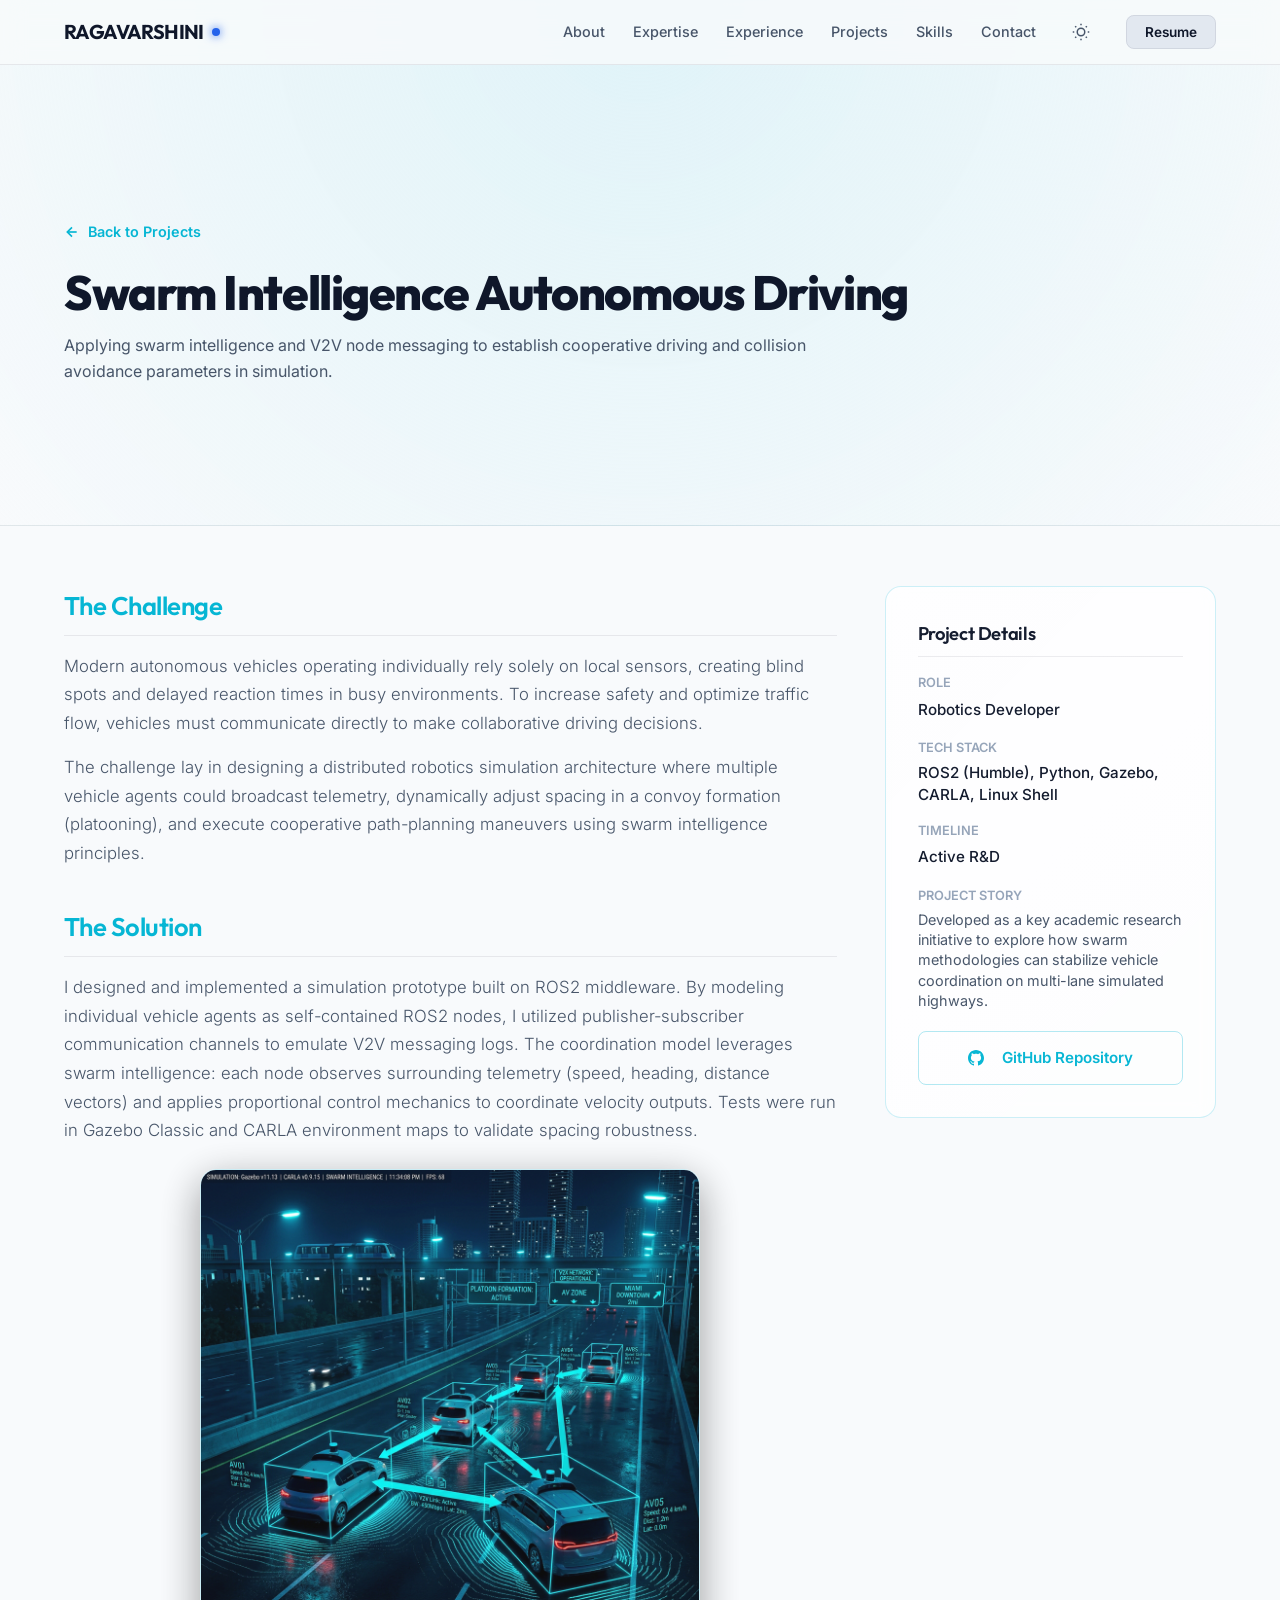
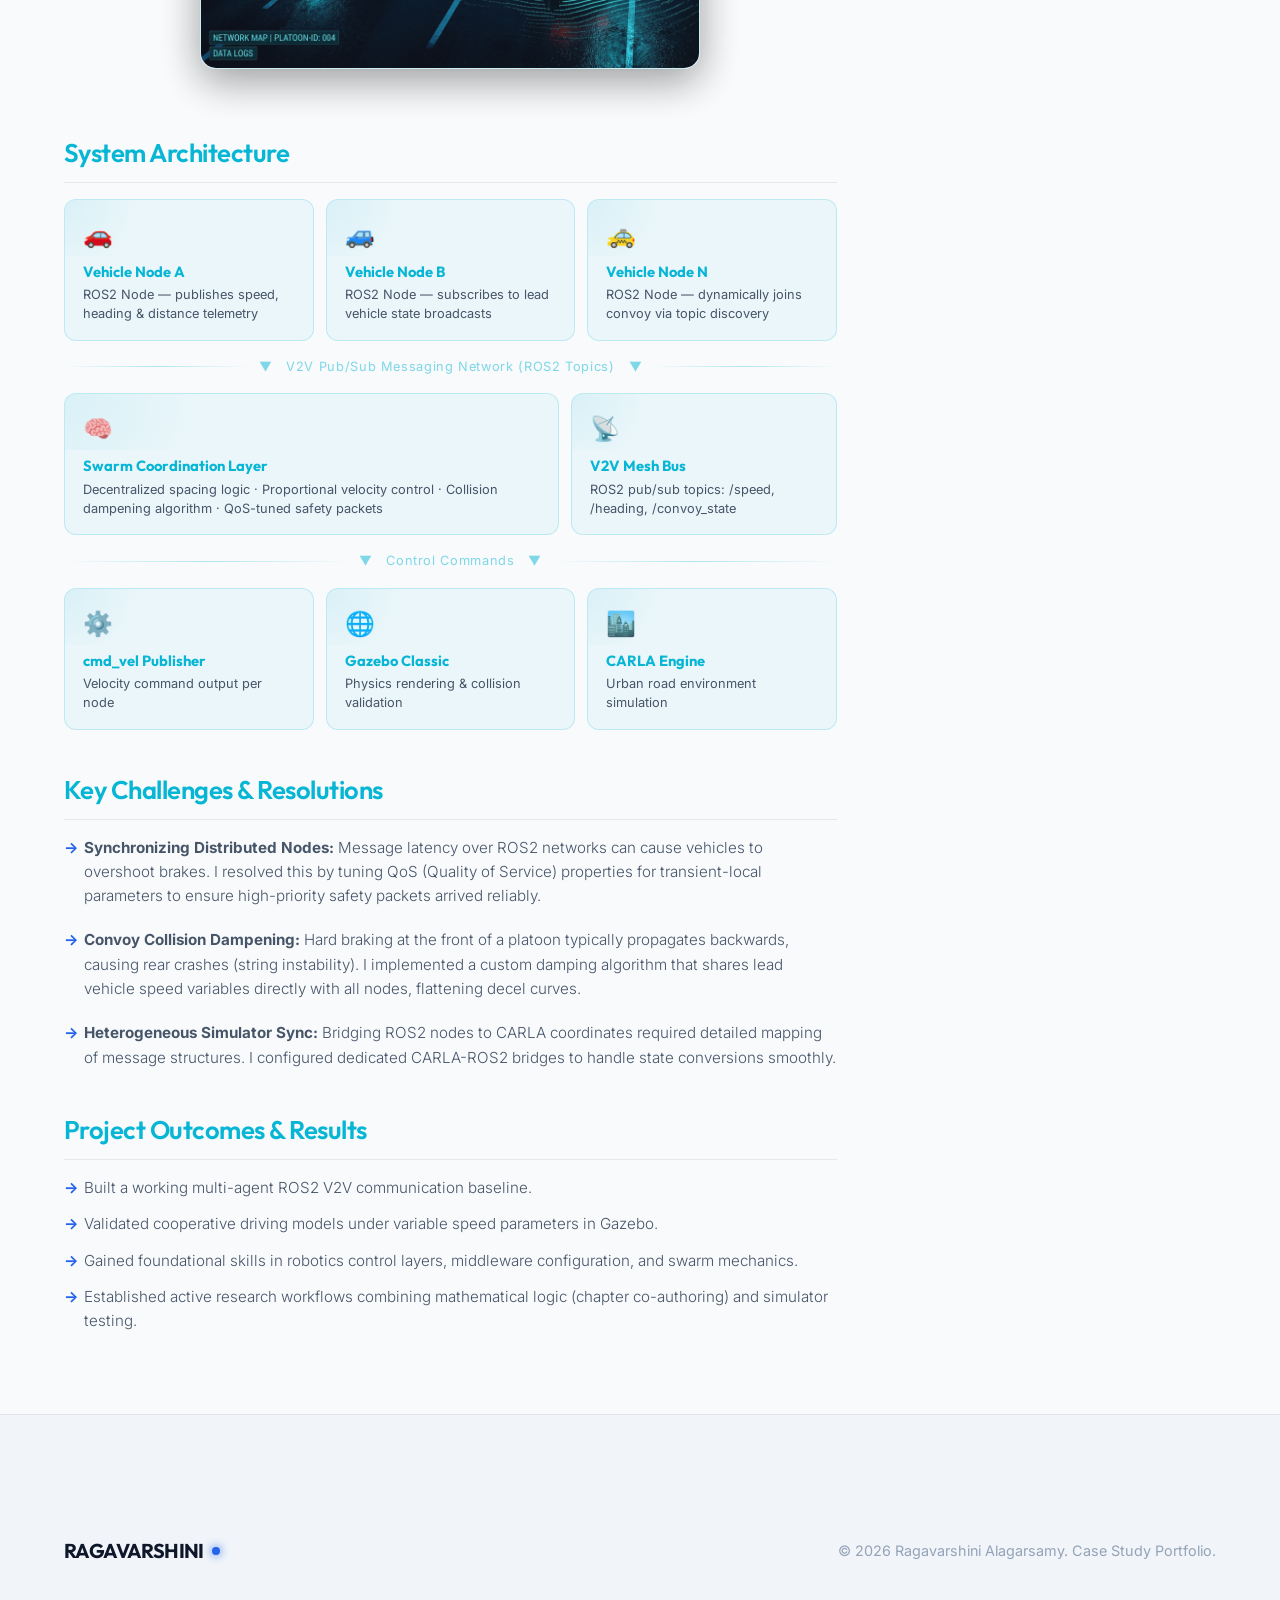
==== projects/autonomous-driving.html @ 2cd2aecd "First Portfolio" ====
<!DOCTYPE html>
<html lang="en">
<head>
  <meta charset="UTF-8">
  <meta name="viewport" content="width=device-width, initial-scale=1.0">
  <title>Case Study: Swarm Intelligence Autonomous Driving | Ragavarshini Alagarsamy</title>
  <script>
    (function() {
      const savedTheme = localStorage.getItem('theme');
      if (savedTheme === 'light' || (!savedTheme && window.matchMedia('(prefers-color-scheme: light)').matches)) {
        document.documentElement.setAttribute('data-theme', 'light');
      }
    })();
  </script>
  <link rel="stylesheet" href="../style.css">
</head>
<body>

  <!-- Floating Navigation Bar -->
  <nav class="navbar scrolled">
    <div class="nav-container">
      <a href="../index.html#home" class="logo">
        RAGAVARSHINI
        <span class="logo-dot"></span>
      </a>
      <ul class="nav-links">
        <li><a href="../index.html#about" class="nav-link">About</a></li>
        <li><a href="../index.html#expertise" class="nav-link">Expertise</a></li>
        <li><a href="../index.html#experience" class="nav-link">Experience</a></li>
        <li><a href="../index.html#projects" class="nav-link">Projects</a></li>
        <li><a href="../index.html#skills" class="nav-link">Skills</a></li>
        <li><a href="../index.html#contact" class="nav-link">Contact</a></li>
        <li>
          <button id="theme-toggle" class="theme-toggle" aria-label="Toggle Theme">
            <svg class="sun-icon" width="18" height="18" viewBox="0 0 24 24" fill="none" stroke="currentColor" stroke-width="2"><circle cx="12" cy="12" r="5"/><line x1="12" y1="1" x2="12" y2="3"/><line x1="12" y1="21" x2="12" y2="23"/><line x1="4.22" y1="4.22" x2="5.64" y2="5.64"/><line x1="18.36" y1="18.36" x2="19.78" y2="19.78"/><line x1="1" y1="12" x2="3" y2="12"/><line x1="21" y1="12" x2="23" y2="12"/><line x1="4.22" y1="19.78" x2="5.64" y2="18.36"/><line x1="18.36" y1="5.64" x2="19.78" y2="4.22"/></svg>
            <svg class="moon-icon" width="18" height="18" viewBox="0 0 24 24" fill="none" stroke="currentColor" stroke-width="2"><path d="M21 12.79A9 9 0 1 1 11.21 3 7 7 0 0 0 21 12.79z"/></svg>
          </button>
        </li>
        <li>
          <a href="https://drive.google.com/file/d/1JyU8rjU5d-P4Um3T7mbZVVyqzA4wh5zc/view?usp=drive_link" 
             target="_blank" rel="noopener noreferrer" class="nav-cta">Resume</a>
        </li>
      </ul>
    </div>
  </nav>

  <!-- Case Study Hero -->
  <section class="case-study-hero" style="background: radial-gradient(circle at top, rgba(6, 182, 212, 0.1) 0%, var(--bg-dark) 100%);">
    <div class="container">
      <a href="../index.html#projects" class="project-link" style="color:var(--color-cyan); font-weight:600; margin-bottom:24px; display:inline-flex; align-items:center; gap:8px;">
        <svg width="16" height="16" viewBox="0 0 24 24" fill="none" stroke="currentColor" stroke-width="2.5"><line x1="19" y1="12" x2="5" y2="12"/><polyline points="12 19 5 12 12 5"/></svg>
        Back to Projects
      </a>
      <h1 class="hero-title" style="font-size:3rem; margin-bottom:16px;">Swarm Intelligence Autonomous Driving</h1>
      <p class="hero-desc" style="margin-bottom:0; max-width:800px; color:var(--color-slate-light);">
        Applying swarm intelligence and V2V node messaging to establish cooperative driving and collision avoidance parameters in simulation.
      </p>
    </div>
  </section>

  <!-- Case Study Content Grid -->
  <section class="container" style="padding-top:60px;">
    <div class="case-study-grid">
      <!-- Main Content -->
      <div class="case-study-content">
        <!-- Overview / Problem -->
        <div>
          <h2 class="case-study-section-title robotics-theme">The Challenge</h2>
          <p class="case-study-text" style="margin-bottom:16px;">
            Modern autonomous vehicles operating individually rely solely on local sensors, creating blind spots and delayed reaction times in busy environments. To increase safety and optimize traffic flow, vehicles must communicate directly to make collaborative driving decisions.
          </p>
          <p class="case-study-text">
            The challenge lay in designing a distributed robotics simulation architecture where multiple vehicle agents could broadcast telemetry, dynamically adjust spacing in a convoy formation (platooning), and execute cooperative path-planning maneuvers using swarm intelligence principles.
          </p>
        </div>

        <!-- Solution -->
        <div>
          <h2 class="case-study-section-title robotics-theme">The Solution</h2>
          <p class="case-study-text" style="margin-bottom:24px;">
            I designed and implemented a simulation prototype built on ROS2 middleware. By modeling individual vehicle agents as self-contained ROS2 nodes, I utilized publisher-subscriber communication channels to emulate V2V messaging logs. The coordination model leverages swarm intelligence: each node observes surrounding telemetry (speed, heading, distance vectors) and applies proportional control mechanics to coordinate velocity outputs. Tests were run in Gazebo Classic and CARLA environment maps to validate spacing robustness.
          </p>
          <div style="margin-bottom:24px; display:flex; justify-content:center;">
            <img src="../assets/images/swarm_driving_mockup.png" alt="Swarm Driving Simulation Mockup" style="width:65%; max-width:500px; border-radius:var(--border-radius-md); border:1px solid rgba(6, 182, 212, 0.2); opacity:0.95; transition:var(--transition-smooth); box-shadow:0 12px 40px rgba(0,0,0,0.4);" onmouseover="this.style.opacity=1; this.style.transform='scale(1.02)'" onmouseout="this.style.opacity=0.95; this.style.transform='scale(1)'">
          </div>
        </div>

        <div>
          <h2 class="case-study-section-title robotics-theme">System Architecture</h2>
          <div class="arch-mesh">

            <!-- Row 1: Vehicle Nodes -->
            <div class="arch-mesh-row">
              <div class="arch-mesh-node">
                <span class="arch-mesh-icon">🚗</span>
                <div class="arch-mesh-title">Vehicle Node A</div>
                <div class="arch-mesh-desc">ROS2 Node — publishes speed, heading &amp; distance telemetry</div>
              </div>
              <div class="arch-mesh-node">
                <span class="arch-mesh-icon">🚙</span>
                <div class="arch-mesh-title">Vehicle Node B</div>
                <div class="arch-mesh-desc">ROS2 Node — subscribes to lead vehicle state broadcasts</div>
              </div>
              <div class="arch-mesh-node">
                <span class="arch-mesh-icon">🚕</span>
                <div class="arch-mesh-title">Vehicle Node N</div>
                <div class="arch-mesh-desc">ROS2 Node — dynamically joins convoy via topic discovery</div>
              </div>
            </div>

            <div class="arch-mesh-divider">▼ &nbsp; V2V Pub/Sub Messaging Network (ROS2 Topics) &nbsp; ▼</div>

            <!-- Row 2: Swarm Core -->
            <div class="arch-mesh-row">
              <div class="arch-mesh-node" style="flex:2;">
                <span class="arch-mesh-icon">🧠</span>
                <div class="arch-mesh-title">Swarm Coordination Layer</div>
                <div class="arch-mesh-desc">Decentralized spacing logic · Proportional velocity control · Collision dampening algorithm · QoS-tuned safety packets</div>
              </div>
              <div class="arch-mesh-node" style="flex:1;">
                <span class="arch-mesh-icon">📡</span>
                <div class="arch-mesh-title">V2V Mesh Bus</div>
                <div class="arch-mesh-desc">ROS2 pub/sub topics: /speed, /heading, /convoy_state</div>
              </div>
            </div>

            <div class="arch-mesh-divider">▼ &nbsp; Control Commands &nbsp; ▼</div>

            <!-- Row 3: Simulators -->
            <div class="arch-mesh-row">
              <div class="arch-mesh-node">
                <span class="arch-mesh-icon">⚙️</span>
                <div class="arch-mesh-title">cmd_vel Publisher</div>
                <div class="arch-mesh-desc">Velocity command output per node</div>
              </div>
              <div class="arch-mesh-node">
                <span class="arch-mesh-icon">🌐</span>
                <div class="arch-mesh-title">Gazebo Classic</div>
                <div class="arch-mesh-desc">Physics rendering &amp; collision validation</div>
              </div>
              <div class="arch-mesh-node">
                <span class="arch-mesh-icon">🏙️</span>
                <div class="arch-mesh-title">CARLA Engine</div>
                <div class="arch-mesh-desc">Urban road environment simulation</div>
              </div>
            </div>

          </div>
        </div>


        <!-- Challenges Faced -->
        <div>
          <h2 class="case-study-section-title robotics-theme">Key Challenges & Resolutions</h2>
          <ul class="timeline-bullets" style="gap:20px;">
            <li class="timeline-bullet">
              <strong>Synchronizing Distributed Nodes:</strong> Message latency over ROS2 networks can cause vehicles to overshoot brakes. I resolved this by tuning QoS (Quality of Service) properties for transient-local parameters to ensure high-priority safety packets arrived reliably.
            </li>
            <li class="timeline-bullet">
              <strong>Convoy Collision Dampening:</strong> Hard braking at the front of a platoon typically propagates backwards, causing rear crashes (string instability). I implemented a custom damping algorithm that shares lead vehicle speed variables directly with all nodes, flattening decel curves.
            </li>
            <li class="timeline-bullet">
              <strong>Heterogeneous Simulator Sync:</strong> Bridging ROS2 nodes to CARLA coordinates required detailed mapping of message structures. I configured dedicated CARLA-ROS2 bridges to handle state conversions smoothly.
            </li>
          </ul>
        </div>

        <!-- Outcomes -->
        <div>
          <h2 class="case-study-section-title robotics-theme">Project Outcomes & Results</h2>
          <ul class="timeline-bullets" style="gap:12px;">
            <li class="timeline-bullet">Built a working multi-agent ROS2 V2V communication baseline.</li>
            <li class="timeline-bullet">Validated cooperative driving models under variable speed parameters in Gazebo.</li>
            <li class="timeline-bullet">Gained foundational skills in robotics control layers, middleware configuration, and swarm mechanics.</li>
            <li class="timeline-bullet">Established active research workflows combining mathematical logic (chapter co-authoring) and simulator testing.</li>
          </ul>
        </div>
      </div>

      <!-- Sidebar -->
      <div class="case-study-sidebar">
        <div class="glass-card" style="border-color: rgba(6, 182, 212, 0.2);">
          <h4 style="font-family:'Outfit'; font-size:1.15rem; margin-bottom:16px; border-bottom:1px solid var(--glass-border); padding-bottom:8px;">Project Details</h4>
          
          <div style="margin-bottom:16px;">
            <p style="font-size:0.8rem; text-transform:uppercase; color:var(--color-text-muted); font-weight:600; margin-bottom:4px;">Role</p>
            <p style="font-size:0.95rem; font-weight:500;">Robotics Developer</p>
          </div>

          <div style="margin-bottom:16px;">
            <p style="font-size:0.8rem; text-transform:uppercase; color:var(--color-text-muted); font-weight:600; margin-bottom:4px;">Tech Stack</p>
            <p style="font-size:0.95rem; font-weight:500; line-height:1.4;">ROS2 (Humble), Python, Gazebo, CARLA, Linux Shell</p>
          </div>

          <div style="margin-bottom:16px;">
            <p style="font-size:0.8rem; text-transform:uppercase; color:var(--color-text-muted); font-weight:600; margin-bottom:4px;">Timeline</p>
            <p style="font-size:0.95rem; font-weight:500;">Active R&D</p>
          </div>

          <div style="margin-bottom:20px;">
            <p style="font-size:0.8rem; text-transform:uppercase; color:var(--color-text-muted); font-weight:600; margin-bottom:4px;">Project Story</p>
            <p style="font-size:0.9rem; color:var(--color-text-secondary); line-height:1.4;">Developed as a key academic research initiative to explore how swarm methodologies can stabilize vehicle coordination on multi-lane simulated highways.</p>
          </div>

          <a href="https://github.com/ragavarshini3/Swarm-Intelligence-Driving" target="_blank" rel="noopener noreferrer" class="btn btn-accent" style="width:100%;">
            <svg width="16" height="16" fill="currentColor" viewBox="0 0 24 24" style="margin-right:8px;"><path d="M12 0c-6.626 0-12 5.373-12 12 0 5.302 3.438 9.8 8.207 11.387.599.111.793-.261.793-.577v-2.234c-3.338.726-4.033-1.416-4.033-1.416-.546-1.387-1.333-1.756-1.333-1.756-1.089-.745.083-.729.083-.729 1.205.084 1.839 1.237 1.839 1.237 1.07 1.834 2.807 1.304 3.492.997.107-.775.418-1.305.762-1.604-2.665-.305-5.467-1.334-5.467-5.931 0-1.311.469-2.381 1.236-3.221-.124-.303-.535-1.524.117-3.176 0 0 1.008-.322 3.301 1.23.957-.266 1.983-.399 3.003-.404 1.02.005 2.047.138 3.006.404 2.291-1.552 3.297-1.23 3.297-1.23.653 1.653.242 2.874.118 3.176.77.84 1.235 1.911 1.235 3.221 0 4.609-2.807 5.624-5.479 5.921.43.372.823 1.102.823 2.222v3.293c0 .319.192.694.801.576 4.765-1.589 8.199-6.086 8.199-11.386 0-6.627-5.373-12-12-12z"/></svg>
            GitHub Repository
          </a>
        </div>
      </div>
    </div>
  </section>

  <!-- Footer -->
  <footer class="footer">
    <div class="container footer-container">
      <div class="logo">
        RAGAVARSHINI
        <span class="logo-dot"></span>
      </div>
      <p class="footer-copy">
        &copy; 2026 Ragavarshini Alagarsamy. Case Study Portfolio.
      </p>
    </div>
  </footer>

  <script>
    // Keep scrolled class on detail pages
    window.addEventListener('scroll', () => {
      const navbar = document.querySelector('.navbar');
      navbar.classList.add('scrolled');
    });

    // Theme toggle handler for detail pages
    document.addEventListener('DOMContentLoaded', () => {
      const toggleBtn = document.getElementById('theme-toggle');
      if (!toggleBtn) return;
      
      toggleBtn.addEventListener('click', () => {
        const isLight = document.documentElement.getAttribute('data-theme') === 'light';
        if (isLight) {
          document.documentElement.removeAttribute('data-theme');
          localStorage.setItem('theme', 'dark');
        } else {
          document.documentElement.setAttribute('data-theme', 'light');
          localStorage.setItem('theme', 'light');
        }
      });
    });
  </script>
</body>
</html>
---- style.css ----
/* 
  Ragavarshini Alagarsamy — Personal Brand Portfolio Stylesheet
  Premium Dark Theme, Apple/Stripe/Linear-inspired Design System
*/

@import url('https://fonts.googleapis.com/css2?family=Inter:wght@300;400;500;600;700&family=Outfit:wght@300;400;500;600;700;800&display=swap');

:root {
  /* Colors */
  --bg-dark: #07080a;
  --bg-darker: #040507;
  --color-navy: #0e1626;
  --color-navy-dark: #080d16;
  --color-slate-gray: #64748b;
  --color-slate-light: #94a3b8;
  --color-slate-hover: #cbd5e1;
  --color-accent: #3b82f6; /* Electric Blue */
  --color-accent-hover: #2563eb;
  --color-accent-rgb: 59, 130, 246;
  --color-cyan: #06b6d4; /* Robotics Cyan */
  --color-cyan-rgb: 6, 182, 212;
  --color-text-primary: #f8fafc;
  --color-text-secondary: #94a3b8;
  --color-text-muted: #475569;
  
  /* Layout Grid / Spacing */
  --border-radius-sm: 8px;
  --border-radius-md: 16px;
  --border-radius-lg: 24px;
  --glass-bg: rgba(14, 20, 32, 0.45);
  --glass-border: rgba(255, 255, 255, 0.08);
  --glass-border-focus: rgba(59, 130, 246, 0.3);
  --transition-smooth: all 0.4s cubic-bezier(0.16, 1, 0.3, 1);
  --transition-bounce: all 0.5s cubic-bezier(0.34, 1.56, 0.64, 1);
  
  --max-width: 1200px;
}

/* Light Mode Variables Override */
[data-theme="light"] {
  --bg-dark: #f8fafc;
  --bg-darker: #f1f5f9;
  --color-navy: #e2e8f0;
  --color-navy-dark: #cbd5e1;
  --color-slate-gray: #64748b;
  --color-slate-light: #475569;
  --color-slate-hover: #1e293b;
  --color-accent: #2563eb; /* electric blue darkened slightly for readability */
  --color-accent-hover: #1d4ed8;
  --color-text-primary: #0f172a;
  --color-text-secondary: #475569;
  --color-text-muted: #94a3b8;
  
  --glass-bg: rgba(255, 255, 255, 0.75);
  --glass-border: rgba(15, 23, 42, 0.08);
  --glass-border-focus: rgba(37, 99, 235, 0.3);
}

/* Specific Light Mode Element Adjustments */
[data-theme="light"] .text-gradient {
  background: linear-gradient(135deg, #0f172a 30%, var(--color-slate-light) 70%, var(--color-accent) 100%);
  -webkit-background-clip: text;
  -webkit-text-fill-color: transparent;
}

[data-theme="light"] .navbar.scrolled {
  background: rgba(248, 250, 252, 0.8);
  border-bottom: 1px solid rgba(15, 23, 42, 0.08);
}

[data-theme="light"] .floating-card {
  background: rgba(255, 255, 255, 0.85);
  border-color: rgba(15, 23, 42, 0.08);
  box-shadow: 0 10px 25px rgba(15, 23, 42, 0.1);
}

[data-theme="light"] .hero {
  background: radial-gradient(circle at 50% 50%, rgba(226, 232, 240, 0.5) 0%, #f8fafc 100%);
}

[data-theme="light"] .hero-glass-overlay {
  background: linear-gradient(180deg, rgba(248, 250, 252, 0) 65%, rgba(248, 250, 252, 0.45) 100%);
}

[data-theme="light"] .glass-card:hover {
  border-color: rgba(37, 99, 235, 0.25);
  box-shadow: 0 10px 30px rgba(15, 23, 42, 0.06);
}

[data-theme="light"] .language-tag {
  background: rgba(15, 23, 42, 0.03);
}

[data-theme="light"] .language-tag.active {
  background: rgba(37, 99, 235, 0.08);
}

[data-theme="light"] .career-vision {
  background: radial-gradient(ellipse at bottom, #e2e8f0 0%, #f1f5f9 100%);
  border-color: rgba(15, 23, 42, 0.08);
}

[data-theme="light"] .btn-secondary {
  background: rgba(15, 23, 42, 0.03);
  color: var(--color-text-primary);
  border-color: rgba(15, 23, 42, 0.08);
}

[data-theme="light"] .btn-secondary:hover {
  background: rgba(15, 23, 42, 0.06);
  border-color: rgba(15, 23, 42, 0.15);
}

[data-theme="light"] .architecture-box {
  background: rgba(15, 23, 42, 0.02);
  border-color: rgba(15, 23, 42, 0.05);
}

[data-theme="light"] .arch-step {
  background: rgba(255, 255, 255, 0.6);
  border-color: rgba(15, 23, 42, 0.04);
}

[data-theme="light"] .timeline::before {
  background: linear-gradient(180deg, var(--color-accent), var(--color-navy), transparent);
}

[data-theme="light"] .timeline-dot {
  background: #f8fafc;
}

[data-theme="light"] .publications-card {
  background: linear-gradient(135deg, rgba(226, 232, 240, 0.6) 0%, rgba(248, 250, 252, 0.8) 100%);
}

[data-theme="light"] .pub-visual {
  background: radial-gradient(circle, rgba(37, 99, 235, 0.05) 0%, transparent 80%);
}

[data-theme="light"] .pub-meta-tag {
  background: rgba(37, 99, 235, 0.05);
  border-color: rgba(37, 99, 235, 0.15);
}

[data-theme="light"] .pub-meta-isbn {
  background: rgba(15, 23, 42, 0.03);
  border-color: rgba(15, 23, 42, 0.08);
}

[data-theme="light"] .project-tech-tag {
  background: rgba(15, 23, 42, 0.03);
  border-color: rgba(15, 23, 42, 0.06);
}

[data-theme="light"] .project-card-image {
  background: #cbd5e1;
}

[data-theme="light"] .lab-telemetry {
  background: #0f172a; /* Keep terminal dark for authentic feel */
}

[data-theme="light"] .lab-telemetry-lines {
  color: #94a3b8;
}

[data-theme="light"] .lab-tech-pill {
  background: rgba(15, 23, 42, 0.03);
  border-color: rgba(15, 23, 42, 0.06);
}

[data-theme="light"] .skills-category-title {
  border-bottom: 2px solid rgba(15, 23, 42, 0.08);
}

[data-theme="light"] .skill-pill {
  background: rgba(15, 23, 42, 0.03);
  border-color: rgba(15, 23, 42, 0.06);
}

[data-theme="light"] .cert-badge {
  background: rgba(37, 99, 235, 0.05);
  border-color: rgba(37, 99, 235, 0.15);
}

[data-theme="light"] .cert-issuer {
  color: var(--color-slate-light);
}

[data-theme="light"] .repo-card {
  background: rgba(255, 255, 255, 0.6);
  border-color: rgba(15, 23, 42, 0.08);
}

[data-theme="light"] .testimonial-text {
  color: var(--color-text-primary);
}

[data-theme="light"] .input-field {
  background: rgba(15, 23, 42, 0.02);
  border-color: rgba(15, 23, 42, 0.08);
  color: var(--color-text-primary);
}

[data-theme="light"] .input-field:focus {
  background: #fff;
  border-color: var(--color-accent);
}

/* Theme Toggle Button */
.theme-toggle {
  background: none;
  border: none;
  cursor: pointer;
  color: var(--color-text-secondary);
  display: inline-flex;
  align-items: center;
  justify-content: center;
  padding: 8px;
  border-radius: 50%;
  transition: var(--transition-smooth);
}

.theme-toggle:hover {
  color: var(--color-text-primary);
  background: rgba(255, 255, 255, 0.05);
}

[data-theme="light"] .theme-toggle:hover {
  background: rgba(15, 23, 42, 0.05);
}

[data-theme="light"] .sun-icon {
  display: none;
}
[data-theme="light"] .moon-icon {
  display: block;
}

body:not([data-theme="light"]) .sun-icon {
  display: block;
}
body:not([data-theme="light"]) .moon-icon {
  display: none;
}

/* Core Settings & Reset */
* {
  box-sizing: border-box;
  margin: 0;
  padding: 0;
  scrollbar-width: thin;
  scrollbar-color: var(--color-text-muted) var(--bg-dark);
}

html {
  scroll-behavior: smooth;
  font-size: 16px;
  background-color: var(--bg-dark);
}

body {
  font-family: 'Inter', sans-serif;
  color: var(--color-text-primary);
  background-color: var(--bg-dark);
  line-height: 1.6;
  overflow-x: hidden;
  -webkit-font-smoothing: antialiased;
}

h1, h2, h3, h4, h5, h6 {
  font-family: 'Outfit', sans-serif;
  font-weight: 600;
  letter-spacing: -0.02em;
  color: var(--color-text-primary);
}

a {
  color: inherit;
  text-decoration: none;
  transition: var(--transition-smooth);
}

ul {
  list-style: none;
}

button, input, textarea {
  font-family: inherit;
}

/* Custom Selection */
::selection {
  background: rgba(59, 130, 246, 0.3);
  color: #fff;
}

/* Custom Scrollbar */
::-webkit-scrollbar {
  width: 8px;
  height: 8px;
}
::-webkit-scrollbar-track {
  background: var(--bg-darker);
}
::-webkit-scrollbar-thumb {
  background: var(--color-text-muted);
  border-radius: 4px;
}
::-webkit-scrollbar-thumb:hover {
  background: var(--color-slate-gray);
}

/* Typography Helpers */
.text-gradient {
  background: linear-gradient(135deg, #fff 30%, var(--color-slate-light) 70%, var(--color-accent) 100%);
  -webkit-background-clip: text;
  -webkit-text-fill-color: transparent;
}

.text-gradient-accent {
  background: linear-gradient(135deg, var(--color-accent) 0%, var(--color-cyan) 100%);
  -webkit-background-clip: text;
  -webkit-text-fill-color: transparent;
}

/* Layout Containers */
.container {
  width: 90%;
  max-width: var(--max-width);
  margin: 0 auto;
  padding: 80px 0;
}

.section-header {
  margin-bottom: 60px;
  max-width: 700px;
}

.section-tag {
  font-family: 'Outfit', sans-serif;
  font-size: 0.85rem;
  text-transform: uppercase;
  letter-spacing: 0.15em;
  color: var(--color-accent);
  font-weight: 700;
  margin-bottom: 12px;
  display: inline-block;
}

.section-title {
  font-size: 2.5rem;
  font-weight: 700;
  line-height: 1.2;
  margin-bottom: 16px;
}

.section-desc {
  color: var(--color-text-secondary);
  font-size: 1.1rem;
}

/* Floating Glassmorphic Navigation Bar */
.navbar {
  position: fixed;
  top: 0;
  left: 0;
  width: 100%;
  height: 70px;
  z-index: 1000;
  transition: var(--transition-smooth);
  border-bottom: 1px solid transparent;
}

.navbar.scrolled {
  background: rgba(7, 8, 10, 0.7);
  backdrop-filter: blur(12px);
  -webkit-backdrop-filter: blur(12px);
  border-bottom: 1px solid var(--glass-border);
  height: 65px;
}

.navbar .nav-container {
  width: 90%;
  max-width: var(--max-width);
  height: 100%;
  margin: 0 auto;
  display: flex;
  justify-content: space-between;
  align-items: center;
}

.logo {
  font-family: 'Outfit', sans-serif;
  font-size: 1.25rem;
  font-weight: 700;
  letter-spacing: -0.03em;
  display: flex;
  align-items: center;
  gap: 8px;
}

.logo-dot {
  width: 8px;
  height: 8px;
  background-color: var(--color-accent);
  border-radius: 50%;
  box-shadow: 0 0 10px var(--color-accent);
}

.nav-links {
  display: flex;
  align-items: center;
  gap: 28px;
}

.nav-link {
  font-size: 0.9rem;
  font-weight: 500;
  color: var(--color-text-secondary);
  position: relative;
  padding: 8px 0;
}

.nav-link:hover, .nav-link.active {
  color: var(--color-text-primary);
}

.nav-link::after {
  content: '';
  position: absolute;
  bottom: 0;
  left: 0;
  width: 0;
  height: 2px;
  background: linear-gradient(90deg, var(--color-accent), var(--color-cyan));
  transition: var(--transition-smooth);
}

.nav-link.active::after, .nav-link:hover::after {
  width: 100%;
}

.nav-cta {
  background: var(--color-navy);
  border: 1px solid var(--glass-border);
  padding: 8px 18px;
  border-radius: var(--border-radius-sm);
  font-size: 0.85rem;
  font-weight: 600;
  transition: var(--transition-smooth);
}

.nav-cta:hover {
  background: var(--color-accent);
  border-color: var(--color-accent);
  box-shadow: 0 0 15px rgba(59, 130, 246, 0.4);
}

/* Mobile Hamburger Menu */
.hamburger {
  display: none;
  cursor: pointer;
  background: none;
  border: none;
  padding: 8px;
}

.hamburger span {
  display: block;
  width: 24px;
  height: 2px;
  background: var(--color-text-primary);
  margin: 5px 0;
  transition: var(--transition-smooth);
}

/* Glassmorphism General Card */
.glass-card {
  background: var(--glass-bg);
  border: 1px solid var(--glass-border);
  border-radius: var(--border-radius-md);
  padding: 32px;
  backdrop-filter: blur(10px);
  -webkit-backdrop-filter: blur(10px);
  transition: var(--transition-smooth);
  position: relative;
  overflow: hidden;
}

.glass-card::before {
  content: '';
  position: absolute;
  top: 0;
  left: 0;
  width: 100%;
  height: 100%;
  background: linear-gradient(135deg, rgba(255, 255, 255, 0.03) 0%, rgba(255, 255, 255, 0) 100%);
  pointer-events: none;
  z-index: 1;
}

.glass-card:hover {
  transform: translateY(-5px);
  border-color: rgba(255, 255, 255, 0.15);
  box-shadow: 0 10px 30px rgba(0, 0, 0, 0.3);
}

/* Interactive Canvas Background in Hero */
#hero-canvas {
  position: absolute;
  top: 0;
  left: 0;
  width: 100%;
  height: 100%;
  z-index: 0;
  pointer-events: none;
  opacity: 0.75;
}

/* Hero Section */
.hero {
  position: relative;
  min-height: 100vh;
  display: flex;
  align-items: center;
  padding-top: 80px;
  overflow: hidden;
  background: radial-gradient(circle at 50% 50%, rgba(14, 22, 38, 0.5) 0%, var(--bg-dark) 100%);
}

.hero .container {
  position: relative;
  z-index: 2;
  width: 90%;
  max-width: var(--max-width);
  margin: 0 auto;
}

.hero-grid {
  display: grid;
  grid-template-columns: 1.1fr 0.9fr;
  gap: 64px;
  align-items: center;
}

.hero-image-container {
  display: flex;
  justify-content: center;
  align-items: center;
  position: relative;
}

.hero-photo-wrapper {
  position: relative;
  width: 100%;
  max-width: 320px; /* Slim and elegant width */
  aspect-ratio: 1 / 1.6; /* Tall portrait aspect ratio to increase length */
  transition: var(--transition-bounce);
  z-index: 1;
}

.hero-photo-wrapper:hover {
  transform: translateY(-6px) scale(1.01);
}

.hero-photo-inner {
  width: 100%;
  height: 100%;
  border-radius: 28px;
  overflow: hidden;
  position: relative;
  z-index: 1;
  background-color: #050608; /* Blends perfectly with image background */
  box-shadow: 
    0 20px 40px rgba(0, 0, 0, 0.45),
    inset 0 0 0 1px var(--glass-border);
}

.hero-photo {
  width: 100%;
  height: 100%;
  object-fit: cover;
  display: block;
  transform: scale(1.15); /* Zoomed out to 1.15 to show more of the pose and blazer */
  transition: transform 0.5s cubic-bezier(0.16, 1, 0.3, 1);
}

.hero-photo-wrapper:hover .hero-photo {
  transform: scale(1.20); /* Subtle extra zoom on hover */
}

.hero-glass-overlay {
  position: absolute;
  top: 0;
  left: 0;
  width: 100%;
  height: 100%;
  border-radius: 28px;
  background: linear-gradient(180deg, rgba(7, 8, 10, 0) 65%, rgba(7, 8, 10, 0.45) 100%);
  pointer-events: none;
  z-index: 2;
}

/* Floating Expertise Cards */
.floating-card {
  position: absolute;
  display: flex;
  align-items: center;
  gap: 12px;
  background: rgba(10, 15, 26, 0.8);
  backdrop-filter: blur(16px);
  -webkit-backdrop-filter: blur(16px);
  border: 1px solid rgba(255, 255, 255, 0.08);
  border-radius: 18px;
  padding: 12px 18px;
  box-shadow: 0 12px 30px rgba(0, 0, 0, 0.4);
  z-index: 10;
  transition: var(--transition-smooth);
}

.floating-card:hover {
  background: rgba(14, 22, 38, 0.95);
  border-color: rgba(59, 130, 246, 0.4);
  transform: translateY(-4px) scale(1.04);
  box-shadow: 0 15px 35px rgba(0, 0, 0, 0.5);
}

.fc-icon {
  font-size: 1.35rem;
}

.fc-content {
  display: flex;
  flex-direction: column;
  line-height: 1.3;
}

.fc-title {
  font-family: 'Outfit', sans-serif;
  font-weight: 700;
  font-size: 0.85rem;
  color: var(--color-text-primary);
}

.fc-desc {
  font-size: 0.75rem;
  color: var(--color-slate-light);
  margin-top: 1px;
  white-space: nowrap;
}

@keyframes float-card-y-1 {
  0%, 100% { transform: translateY(0); }
  50% { transform: translateY(-6px); }
}

@keyframes float-card-y-2 {
  0%, 100% { transform: translateY(0); }
  50% { transform: translateY(-9px); }
}

@keyframes float-card-y-3 {
  0%, 100% { transform: translateY(0); }
  50% { transform: translateY(-5px); }
}

.fc-1 {
  top: 10%;
  left: -28%;
  animation: float-card-y-1 6s ease-in-out infinite;
}

.fc-2 {
  top: 40%;
  right: -28%;
  animation: float-card-y-2 7s ease-in-out infinite;
}

.fc-3 {
  bottom: 12%;
  left: -22%;
  animation: float-card-y-3 5.5s ease-in-out infinite;
}

.fc-4 {
  top: -6%;
  right: -18%;
  animation: float-card-y-1 6.5s ease-in-out infinite 0.5s;
}

.fc-5 {
  bottom: -4%;
  right: -10%;
  animation: float-card-y-3 7.5s ease-in-out infinite 1s;
}

.hero-meet-label {
  font-family: 'Outfit', sans-serif;
  font-size: 0.85rem;
  text-transform: uppercase;
  letter-spacing: 0.25em;
  color: var(--color-cyan);
  font-weight: 800;
  margin-bottom: 8px;
  display: block;
}

.hero-title {
  font-size: 4.2rem;
  font-weight: 800;
  line-height: 1.05;
  margin-bottom: 20px;
  letter-spacing: -0.03em;
  font-family: 'Outfit', sans-serif;
}

.hero-role-wrapper {
  font-family: 'Outfit', sans-serif;
  font-size: 1.4rem;
  font-weight: 500;
  color: var(--color-slate-light);
  margin-bottom: 24px;
  line-height: 1.4;
  display: flex;
  align-items: center;
  flex-wrap: wrap;
  gap: 8px;
}

.role-text {
  color: var(--color-text-primary);
  font-weight: 700;
  border-bottom: 2px solid var(--color-accent);
  padding-bottom: 2px;
  min-height: 2rem;
  display: inline-block;
}

.hero-role-wrapper .cursor {
  font-weight: 200;
  color: var(--color-accent);
  animation: cursor-blink 1s step-end infinite;
}

@keyframes cursor-blink {
  from, to { color: transparent }
  50% { color: var(--color-accent); }
}

.hero-tagline {
  color: var(--color-text-secondary);
  font-size: 1.05rem;
  font-weight: 300;
  line-height: 1.6;
  margin-bottom: 36px;
  max-width: 600px;
}

.hero-actions-container {
  display: flex;
  flex-direction: column;
  gap: 24px;
  margin-bottom: 40px;
}

.primary-actions {
  display: flex;
  align-items: center;
  gap: 16px;
  flex-wrap: wrap;
}

.secondary-actions {
  display: flex;
  align-items: center;
  gap: 24px;
  flex-wrap: wrap;
  padding-left: 4px;
}

/* Magnetic Buttons & Links */
.btn {
  display: inline-flex;
  align-items: center;
  justify-content: center;
  gap: 10px;
  padding: 14px 28px;
  border-radius: var(--border-radius-sm);
  font-size: 0.95rem;
  font-weight: 600;
  transition: var(--transition-smooth);
  cursor: pointer;
  border: 1px solid transparent;
}

.btn-primary {
  background: var(--color-accent);
  color: #fff;
  box-shadow: 0 4px 20px rgba(59, 130, 246, 0.3);
}

.btn-primary:hover {
  background: var(--color-accent-hover);
  box-shadow: 0 4px 25px rgba(59, 130, 246, 0.5);
}

.btn-secondary {
  background: rgba(255, 255, 255, 0.04);
  color: var(--color-text-primary);
  border-color: var(--glass-border);
}

.btn-secondary:hover {
  background: rgba(255, 255, 255, 0.08);
  border-color: rgba(255, 255, 255, 0.2);
}

.btn-accent {
  background: transparent;
  color: var(--color-cyan);
  border: 1px solid rgba(6, 182, 212, 0.3);
}

.btn-accent:hover {
  background: rgba(6, 182, 212, 0.08);
  border-color: var(--color-cyan);
  box-shadow: 0 0 15px rgba(6, 182, 212, 0.2);
}

.btn-link {
  font-size: 0.95rem;
  font-weight: 600;
  color: var(--color-text-secondary);
  display: inline-flex;
  align-items: center;
  transition: var(--transition-smooth);
  cursor: pointer;
}

.btn-link:hover {
  color: var(--color-text-primary);
}

/* About Section Styles */
.about-grid {
  display: grid;
  grid-template-columns: 1.2fr 0.8fr;
  gap: 48px;
  align-items: start;
}

.about-story {
  display: flex;
  flex-direction: column;
  gap: 24px;
}

.about-paragraph {
  color: var(--color-text-secondary);
  font-size: 1.05rem;
  font-weight: 300;
  line-height: 1.7;
}

.about-lead {
  font-size: 1.2rem;
  font-weight: 400;
  color: var(--color-text-primary);
  line-height: 1.65;
}

.about-lead em {
  font-style: normal;
  color: var(--color-cyan);
  font-weight: 600;
}

.about-chips {
  display: flex;
  flex-wrap: wrap;
  gap: 10px;
  margin-top: 4px;
}

.about-chip {
  display: inline-flex;
  align-items: center;
  gap: 6px;
  background: rgba(59, 130, 246, 0.06);
  border: 1px solid rgba(59, 130, 246, 0.2);
  color: var(--color-text-secondary);
  padding: 7px 16px;
  border-radius: 999px;
  font-size: 0.85rem;
  font-weight: 500;
  cursor: default;
  transition: var(--transition-smooth);
}

.about-chip:hover {
  background: rgba(59, 130, 246, 0.12);
  border-color: rgba(59, 130, 246, 0.45);
  color: var(--color-text-primary);
  transform: translateY(-2px);
  box-shadow: 0 4px 14px rgba(59, 130, 246, 0.15);
}

.about-metadata {
  display: flex;
  flex-direction: column;
  gap: 24px;
}

.metadata-card {
  padding: 24px;
}

.metadata-title {
  font-size: 0.9rem;
  text-transform: uppercase;
  letter-spacing: 0.1em;
  color: var(--color-text-muted);
  margin-bottom: 12px;
}

.metadata-value {
  font-size: 1.15rem;
  font-weight: 500;
}

.language-tags {
  display: flex;
  flex-wrap: wrap;
  gap: 8px;
}

.language-tag {
  background: rgba(255, 255, 255, 0.04);
  border: 1px solid var(--glass-border);
  padding: 6px 14px;
  border-radius: 20px;
  font-size: 0.85rem;
  font-weight: 500;
}

.language-tag.active {
  border-color: var(--color-accent);
  background: rgba(59, 130, 246, 0.08);
  color: var(--color-text-primary);
}

/* Career Vision Banner */
.career-vision {
  background: radial-gradient(ellipse at bottom, var(--color-navy) 0%, var(--bg-darker) 100%);
  border: 1px solid var(--glass-border);
  border-radius: var(--border-radius-lg);
  padding: 60px 48px;
  text-align: center;
  position: relative;
  overflow: hidden;
  margin-top: 40px;
}

.career-vision-quote {
  font-family: 'Outfit', sans-serif;
  font-size: 1.8rem;
  font-weight: 500;
  line-height: 1.4;
  color: var(--color-text-primary);
  max-width: 900px;
  margin: 0 auto 24px;
}

.career-vision-author {
  font-size: 0.9rem;
  color: var(--color-accent);
  letter-spacing: 0.1em;
  text-transform: uppercase;
  font-weight: 700;
}

/* Expertise Section Cards */
.expertise-grid {
  display: grid;
  grid-template-columns: repeat(auto-fit, minmax(320px, 1fr));
  gap: 24px;
}

.expertise-card {
  display: flex;
  flex-direction: column;
  height: 100%;
}

.expertise-icon {
  width: 48px;
  height: 48px;
  border-radius: 12px;
  background: rgba(59, 130, 246, 0.08);
  border: 1px solid rgba(59, 130, 246, 0.2);
  display: flex;
  align-items: center;
  justify-content: center;
  color: var(--color-accent);
  margin-bottom: 24px;
  font-size: 1.5rem;
  transition: var(--transition-bounce);
}

.expertise-card:hover .expertise-icon {
  background: var(--color-accent);
  border-color: var(--color-accent);
  color: #fff;
  transform: scale(1.1) rotate(5deg);
  box-shadow: 0 0 15px rgba(59, 130, 246, 0.4);
}

.expertise-card.robotics:hover .expertise-icon {
  background: var(--color-cyan);
  border-color: var(--color-cyan);
  color: #fff;
  box-shadow: 0 0 15px rgba(6, 182, 212, 0.4);
}

.expertise-title {
  font-size: 1.35rem;
  margin-bottom: 12px;
}

.expertise-desc {
  color: var(--color-text-secondary);
  font-size: 0.95rem;
  font-weight: 300;
  margin-bottom: 20px;
  flex-grow: 1;
}

.expertise-applications {
  border-top: 1px solid var(--glass-border);
  padding-top: 16px;
}

.expertise-app-label {
  font-size: 0.8rem;
  text-transform: uppercase;
  letter-spacing: 0.05em;
  color: var(--color-text-muted);
  margin-bottom: 8px;
  font-weight: 600;
}

.expertise-app-list {
  display: flex;
  flex-wrap: wrap;
  gap: 6px;
}

.expertise-app-tag {
  font-size: 0.75rem;
  background: rgba(255, 255, 255, 0.02);
  border: 1px solid rgba(255, 255, 255, 0.05);
  color: var(--color-slate-light);
  padding: 4px 10px;
  border-radius: 4px;
}

/* Publications & Research Section */
.publications-card {
  display: grid;
  grid-template-columns: 1fr 1.2fr;
  gap: 48px;
  align-items: center;
  background: linear-gradient(135deg, rgba(14, 22, 38, 0.6) 0%, rgba(7, 8, 10, 0.8) 100%);
}

.pub-visual {
  position: relative;
  display: flex;
  justify-content: center;
  align-items: center;
  height: 280px;
  border-radius: var(--border-radius-md);
  overflow: hidden;
  background: radial-gradient(circle, rgba(59, 130, 246, 0.08) 0%, transparent 80%);
}

.pub-visual img {
  width: 100%;
  height: 100%;
  object-fit: cover;
  transition: var(--transition-smooth);
}

.publications-card:hover .pub-visual img {
  transform: scale(1.03);
}

.pub-book-mesh {
  position: absolute;
  width: 100%;
  height: 100%;
  opacity: 0.25;
}

.pub-book-icon {
  width: 100px;
  height: 100px;
  color: var(--color-accent);
  filter: drop-shadow(0 0 20px rgba(59, 130, 246, 0.4));
  z-index: 2;
  transition: var(--transition-bounce);
}

.publications-card:hover .pub-book-icon {
  transform: scale(1.1) rotate(-5deg);
}

.pub-info {
  display: flex;
  flex-direction: column;
  gap: 16px;
}

.pub-meta {
  display: flex;
  flex-wrap: wrap;
  gap: 12px;
  font-size: 0.8rem;
  font-weight: 500;
}

.pub-meta-tag {
  background: rgba(59, 130, 246, 0.08);
  border: 1px solid rgba(59, 130, 246, 0.2);
  color: var(--color-text-primary);
  padding: 4px 12px;
  border-radius: 4px;
}

.pub-meta-isbn {
  background: rgba(255, 255, 255, 0.03);
  border: 1px solid var(--glass-border);
  color: var(--color-text-secondary);
  padding: 4px 12px;
  border-radius: 4px;
}

.pub-title {
  font-size: 1.8rem;
  line-height: 1.3;
}

.pub-book {
  color: var(--color-slate-light);
  font-size: 1.05rem;
  font-style: italic;
}

.pub-desc {
  color: var(--color-text-secondary);
  font-size: 0.95rem;
  font-weight: 300;
  line-height: 1.6;
}

/* Education Section */
.education-grid {
  display: grid;
  grid-template-columns: repeat(2, 1fr);
  gap: 24px;
}

.education-card {
  display: flex;
  flex-direction: column;
  gap: 12px;
  padding: 32px;
  background: var(--glass-bg);
  border: 1px solid var(--glass-border);
  border-radius: var(--border-radius-md);
  position: relative;
  transition: var(--transition-smooth);
}

.education-card::after {
  content: '';
  position: absolute;
  top: 0;
  left: 0;
  width: 100%;
  height: 100%;
  background: linear-gradient(135deg, rgba(59, 130, 246, 0.05) 0%, transparent 100%);
  pointer-events: none;
  z-index: 1;
}

.education-card:hover {
  transform: translateY(-5px);
  border-color: rgba(59, 130, 246, 0.3);
  box-shadow: 0 12px 30px rgba(0, 0, 0, 0.4), 0 0 15px rgba(59, 130, 246, 0.1);
}

.edu-type {
  font-family: 'Outfit', sans-serif;
  font-size: 0.8rem;
  letter-spacing: 0.15em;
  color: var(--color-slate-gray);
  font-weight: 700;
  text-transform: uppercase;
}

.edu-title {
  font-size: 1.4rem;
  font-weight: 700;
  color: var(--color-text-primary);
  margin-top: 4px;
  font-family: 'Outfit', sans-serif;
}

.edu-institution {
  font-size: 1.05rem;
  color: var(--color-slate-light);
  font-weight: 400;
}

.edu-duration {
  font-size: 0.95rem;
  color: var(--color-slate-gray);
}

.edu-cgpa {
  font-size: 1.05rem;
  font-weight: 700;
  color: var(--color-accent);
  margin-top: 4px;
}

/* Experience Section Timeline */
.timeline {
  position: relative;
  max-width: 900px;
  margin: 0 auto;
}

.timeline::before {
  content: '';
  position: absolute;
  top: 0;
  left: 20px;
  width: 2px;
  height: 100%;
  background: linear-gradient(180deg, var(--color-accent), var(--color-text-muted), transparent);
}

.timeline-item {
  position: relative;
  padding-left: 60px;
  margin-bottom: 48px;
}

.timeline-item:last-child {
  margin-bottom: 0;
}

.timeline-dot {
  position: absolute;
  top: 6px;
  left: 11px;
  width: 20px;
  height: 20px;
  background: var(--bg-dark);
  border: 3px solid var(--color-accent);
  border-radius: 50%;
  z-index: 2;
  transition: var(--transition-smooth);
}

.timeline-item:hover .timeline-dot {
  background: var(--color-accent);
  box-shadow: 0 0 12px var(--color-accent);
}

.timeline-item.primary-exp .timeline-dot {
  border-color: var(--color-cyan);
}
.timeline-item.primary-exp:hover .timeline-dot {
  background: var(--color-cyan);
  box-shadow: 0 0 12px var(--color-cyan);
}

.timeline-content {
  padding: 28px;
}

.timeline-header {
  display: flex;
  justify-content: space-between;
  align-items: flex-start;
  flex-wrap: wrap;
  gap: 12px;
  margin-bottom: 16px;
}

.timeline-title {
  font-size: 1.4rem;
  margin-bottom: 4px;
}

.timeline-company {
  font-size: 1.05rem;
  color: var(--color-accent);
  font-weight: 600;
}

.timeline-item.primary-exp .timeline-company {
  color: var(--color-cyan);
}

.timeline-date {
  font-size: 0.9rem;
  color: var(--color-text-secondary);
  background: rgba(255, 255, 255, 0.03);
  border: 1px solid var(--glass-border);
  padding: 4px 12px;
  border-radius: 6px;
  font-family: 'Outfit', sans-serif;
  font-weight: 500;
}

.timeline-bullets {
  display: flex;
  flex-direction: column;
  gap: 10px;
}

.timeline-bullet {
  position: relative;
  padding-left: 20px;
  color: var(--color-text-secondary);
  font-size: 0.95rem;
  font-weight: 300;
}

.timeline-bullet::before {
  content: '→';
  position: absolute;
  left: 0;
  color: var(--color-accent);
  font-weight: bold;
}

.timeline-item.primary-exp .timeline-bullet::before {
  color: var(--color-cyan);
}

/* Featured Projects Cards */
.project-card-grid {
  display: grid;
  grid-template-columns: repeat(auto-fit, minmax(350px, 1fr));
  gap: 32px;
}

.project-card {
  display: flex;
  flex-direction: column;
  height: 100%;
}

.project-card-image {
  height: 200px;
  border-radius: var(--border-radius-sm);
  background: var(--color-navy-dark);
  margin-bottom: 24px;
  position: relative;
  overflow: hidden;
  border: 1px solid var(--glass-border);
  display: flex;
  align-items: center;
  justify-content: center;
}

.project-card-image img {
  width: 100%;
  height: 100%;
  object-fit: cover;
  transition: var(--transition-smooth);
  opacity: 0.85;
}

.project-card:hover .project-card-image img {
  transform: scale(1.05);
  opacity: 1;
}

.project-card-image svg {
  width: 80px;
  height: 80px;
  color: var(--color-text-muted);
  transition: var(--transition-bounce);
  opacity: 0.6;
}

.project-card:hover .project-card-image svg {
  color: var(--color-accent);
  opacity: 1;
  transform: scale(1.1);
}

.project-card:hover .project-card-image.driving svg {
  color: var(--color-cyan);
}

.project-tech {
  display: flex;
  flex-wrap: wrap;
  gap: 8px;
  margin-bottom: 16px;
}

.project-tech-tag {
  font-size: 0.75rem;
  background: rgba(255, 255, 255, 0.03);
  border: 1px solid var(--glass-border);
  padding: 4px 10px;
  border-radius: 4px;
  color: var(--color-slate-light);
}

.project-card-title {
  font-size: 1.45rem;
  margin-bottom: 8px;
}

.project-card-desc {
  color: var(--color-text-secondary);
  font-size: 0.95rem;
  margin-bottom: 24px;
  flex-grow: 1;
  font-weight: 300;
}

.project-card-links {
  display: flex;
  align-items: center;
  gap: 16px;
}

.project-link {
  font-size: 0.9rem;
  font-weight: 600;
  display: inline-flex;
  align-items: center;
  gap: 6px;
}

.project-link-primary {
  color: var(--color-accent);
}

.project-link-primary:hover {
  color: #fff;
}

.project-link-secondary {
  color: var(--color-text-secondary);
}

.project-link-secondary:hover {
  color: var(--color-text-primary);
}

.project-link-accent {
  color: var(--color-cyan);
}

.project-link-accent:hover {
  color: #fff;
  text-shadow: 0 0 8px rgba(6, 182, 212, 0.4);
}

/* AI & Robotics Lab Section */
.robotics-lab {
  background: linear-gradient(180deg, rgba(7, 8, 10, 0.8) 0%, rgba(7, 8, 10, 0.95) 100%), 
              url('assets/images/robotics_lab_visual.png') no-repeat center center;
  background-size: cover;
  position: relative;
}

.lab-container {
  display: grid;
  grid-template-columns: 1fr 1.2fr;
  gap: 48px;
  align-items: center;
}

.lab-telemetry {
  background: var(--bg-darker);
  border: 1px solid rgba(6, 182, 212, 0.2);
  border-radius: var(--border-radius-md);
  padding: 24px;
  font-family: 'Courier New', Courier, monospace;
  font-size: 0.85rem;
  color: var(--color-cyan);
  position: relative;
  overflow: hidden;
  box-shadow: 0 0 25px rgba(6, 182, 212, 0.1);
}

.lab-telemetry::before {
  content: '';
  position: absolute;
  top: 0;
  left: 0;
  width: 100%;
  height: 100%;
  background: linear-gradient(180deg, transparent 50%, rgba(0, 0, 0, 0.3) 50%);
  background-size: 100% 4px;
  pointer-events: none;
}

.lab-telemetry-header {
  display: flex;
  justify-content: space-between;
  align-items: center;
  border-bottom: 1px solid rgba(6, 182, 212, 0.2);
  padding-bottom: 12px;
  margin-bottom: 16px;
  font-family: 'Outfit', sans-serif;
  font-weight: 600;
}

.telemetry-dot-active {
  width: 8px;
  height: 8px;
  background-color: var(--color-cyan);
  border-radius: 50%;
  animation: blink 1.5s infinite;
}

@keyframes blink {
  0%, 100% { opacity: 0.3; }
  50% { opacity: 1; }
}

.lab-telemetry-lines {
  display: flex;
  flex-direction: column;
  gap: 6px;
}

.lab-details {
  display: flex;
  flex-direction: column;
  gap: 24px;
}

.lab-title {
  font-size: 2.2rem;
}

.lab-desc {
  color: var(--color-text-secondary);
  font-weight: 300;
  font-size: 1.05rem;
  line-height: 1.7;
}

.lab-tech-pills {
  display: flex;
  flex-wrap: wrap;
  gap: 10px;
}

.lab-tech-pill {
  background: rgba(6, 182, 212, 0.05);
  border: 1px solid rgba(6, 182, 212, 0.2);
  color: var(--color-cyan);
  padding: 6px 14px;
  border-radius: 6px;
  font-size: 0.85rem;
  font-weight: 500;
}

/* Skills Section Grid */
.skills-container {
  display: flex;
  flex-direction: column;
  gap: 32px;
}

.skills-category {
  padding: 28px;
}

.skills-category-title {
  font-size: 1.15rem;
  text-transform: uppercase;
  letter-spacing: 0.05em;
  color: var(--color-text-muted);
  margin-bottom: 20px;
  border-left: 3px solid var(--color-accent);
  padding-left: 12px;
  font-weight: 700;
}

.skills-list {
  display: flex;
  flex-wrap: wrap;
  gap: 12px;
}

.skill-pill {
  background: rgba(255, 255, 255, 0.03);
  border: 1px solid var(--glass-border);
  padding: 10px 20px;
  border-radius: 8px;
  font-size: 0.95rem;
  font-weight: 500;
  display: flex;
  align-items: center;
  gap: 10px;
  transition: var(--transition-smooth);
}

.skill-pill:hover {
  background: rgba(59, 130, 246, 0.08);
  border-color: var(--color-accent);
  transform: translateY(-2px);
}

.skill-icon {
  width: 18px;
  height: 18px;
  color: var(--color-accent);
}

/* Certifications Table & NASA Showcase */
.certifications-section {
  display: grid;
  grid-template-columns: 1.1fr 0.9fr;
  gap: 40px;
  align-items: start;
}

.certs-table-wrapper {
  background: var(--glass-bg);
  border: 1px solid var(--glass-border);
  border-radius: var(--border-radius-md);
  overflow: hidden;
}

.certs-table {
  width: 100%;
  border-collapse: collapse;
}

.certs-table th {
  text-align: left;
  padding: 18px 24px;
  border-bottom: 1px solid var(--glass-border);
  font-size: 0.85rem;
  text-transform: uppercase;
  letter-spacing: 0.05em;
  color: var(--color-text-muted);
  font-weight: 700;
}

.certs-table td {
  padding: 18px 24px;
  border-bottom: 1px solid var(--glass-border);
  font-size: 0.95rem;
  color: var(--color-text-secondary);
}

.certs-table tr:last-child td {
  border-bottom: none;
}

.cert-name {
  color: var(--color-text-primary);
  font-weight: 600;
}

.cert-provider {
  font-size: 0.9rem;
}

.nasa-card {
  background: linear-gradient(135deg, rgba(14, 22, 38, 0.8) 0%, rgba(7, 8, 10, 0.9) 100%);
  border: 1px solid rgba(59, 130, 246, 0.25);
  box-shadow: 0 0 25px rgba(59, 130, 246, 0.1);
  display: flex;
  flex-direction: column;
  gap: 20px;
}

.nasa-header {
  display: flex;
  align-items: center;
  gap: 16px;
}

.nasa-badge-icon {
  width: 48px;
  height: 48px;
  color: var(--color-accent);
  filter: drop-shadow(0 0 8px rgba(59, 130, 246, 0.4));
}

.nasa-title {
  font-size: 1.4rem;
  font-weight: 700;
}

.nasa-subtitle {
  font-size: 0.85rem;
  color: var(--color-accent);
  text-transform: uppercase;
  letter-spacing: 0.05em;
  font-weight: 700;
}

.nasa-desc {
  color: var(--color-text-secondary);
  font-size: 0.95rem;
  font-weight: 300;
  line-height: 1.6;
}

/* Interactive Achievement Counters */
.achievements-row {
  display: grid;
  grid-template-columns: repeat(auto-fit, minmax(200px, 1fr));
  gap: 24px;
  margin-bottom: 60px;
}

.counter-card {
  text-align: center;
  padding: 32px 24px;
}

.counter-number {
  font-family: 'Outfit', sans-serif;
  font-size: 3rem;
  font-weight: 800;
  color: var(--color-accent);
  line-height: 1;
  margin-bottom: 8px;
}

.counter-label {
  font-size: 0.9rem;
  color: var(--color-text-secondary);
  font-weight: 500;
  text-transform: uppercase;
  letter-spacing: 0.05em;
}

/* GitHub Showcase Section */
.github-grid {
  display: grid;
  grid-template-columns: 1.2fr 0.8fr;
  gap: 32px;
}

.github-profile-card {
  display: flex;
  flex-direction: column;
  gap: 20px;
}

.github-header {
  display: flex;
  justify-content: space-between;
  align-items: center;
}

.github-user {
  display: flex;
  align-items: center;
  gap: 12px;
}

.github-avatar {
  width: 44px;
  height: 44px;
  border-radius: 50%;
  background: var(--color-navy);
  border: 1px solid var(--glass-border);
  display: flex;
  align-items: center;
  justify-content: center;
  font-weight: bold;
  font-size: 1.2rem;
  color: var(--color-accent);
}

.github-username {
  font-size: 1.15rem;
  font-weight: 600;
}

.github-user-link {
  font-size: 0.8rem;
  color: var(--color-text-muted);
}

.github-repos {
  display: grid;
  grid-template-columns: 1fr 1fr;
  gap: 16px;
}

.repo-card {
  background: rgba(255, 255, 255, 0.02);
  border: 1px solid var(--glass-border);
  border-radius: var(--border-radius-sm);
  padding: 20px;
  transition: var(--transition-smooth);
}

.repo-card:hover {
  background: rgba(255, 255, 255, 0.04);
  border-color: rgba(255, 255, 255, 0.15);
  transform: translateY(-2px);
}

.repo-name {
  font-size: 0.95rem;
  font-weight: 600;
  margin-bottom: 8px;
  color: var(--color-accent);
}

.repo-desc {
  font-size: 0.8rem;
  color: var(--color-text-secondary);
  height: 48px;
  overflow: hidden;
  margin-bottom: 12px;
  display: -webkit-box;
  -webkit-line-clamp: 3;
  -webkit-box-orient: vertical;
}

.repo-stats {
  display: flex;
  gap: 16px;
  font-size: 0.75rem;
  color: var(--color-text-muted);
}

.github-activity-card {
  display: flex;
  flex-direction: column;
  gap: 20px;
}

.activity-grid-sim {
  display: grid;
  grid-template-columns: repeat(7, 1fr);
  gap: 4px;
}

.activity-day {
  aspect-ratio: 1;
  background: rgba(255, 255, 255, 0.04);
  border-radius: 2px;
}

.activity-day.lvl-1 { background-color: rgba(59, 130, 246, 0.15); }
.activity-day.lvl-2 { background-color: rgba(59, 130, 246, 0.35); }
.activity-day.lvl-3 { background-color: rgba(59, 130, 246, 0.6); }
.activity-day.lvl-4 { background-color: rgba(59, 130, 246, 0.9); }

.hackerrank-card {
  margin-top: 24px;
  background: linear-gradient(135deg, rgba(14, 22, 38, 0.4) 0%, rgba(4, 5, 7, 0.6) 100%);
  display: flex;
  justify-content: space-between;
  align-items: center;
  padding: 24px;
}

.hackerrank-logo {
  font-family: 'Outfit', sans-serif;
  font-weight: 800;
  color: #2ec866;
  font-size: 1.25rem;
  display: flex;
  align-items: center;
  gap: 6px;
}

/* Testimonials / Future expansion card layout */
.testimonials-grid {
  display: grid;
  grid-template-columns: repeat(auto-fit, minmax(320px, 1fr));
  gap: 24px;
  margin-top: 32px;
}

.testimonial-card-placeholder {
  text-align: center;
  border-style: dashed;
  border-width: 1px;
  border-color: var(--color-text-muted);
  display: flex;
  flex-direction: column;
  justify-content: center;
  align-items: center;
  min-height: 180px;
}

.testimonial-ph-icon {
  width: 36px;
  height: 36px;
  color: var(--color-text-muted);
  margin-bottom: 12px;
}

.testimonial-ph-text {
  font-size: 0.9rem;
  color: var(--color-text-muted);
  max-width: 250px;
}

/* Contact Form & Input Fields */
.contact-grid {
  display: grid;
  grid-template-columns: 0.9fr 1.1fr;
  gap: 48px;
  align-items: start;
}

.contact-info-list {
  display: flex;
  flex-direction: column;
  gap: 24px;
}

.contact-info-card {
  padding: 24px;
  display: flex;
  align-items: center;
  gap: 20px;
}

.contact-info-icon {
  width: 44px;
  height: 44px;
  border-radius: 10px;
  background: rgba(59, 130, 246, 0.05);
  border: 1px solid var(--glass-border);
  display: flex;
  align-items: center;
  justify-content: center;
  color: var(--color-accent);
  font-size: 1.2rem;
}

.contact-info-details p:first-child {
  font-size: 0.8rem;
  text-transform: uppercase;
  color: var(--color-text-muted);
  margin-bottom: 2px;
  font-weight: 600;
}

.contact-info-details p:last-child {
  font-size: 1.05rem;
  font-weight: 500;
}

.contact-form-card {
  padding: 40px;
}

.form-group {
  margin-bottom: 24px;
}

.form-group:last-child {
  margin-bottom: 0;
}

.form-label {
  display: block;
  font-size: 0.85rem;
  font-weight: 500;
  color: var(--color-slate-light);
  margin-bottom: 8px;
}

.form-control {
  width: 100%;
  background: rgba(255, 255, 255, 0.03);
  border: 1px solid var(--glass-border);
  border-radius: var(--border-radius-sm);
  padding: 12px 16px;
  color: #fff;
  font-size: 0.95rem;
  transition: var(--transition-smooth);
}

.form-control:focus {
  outline: none;
  border-color: var(--color-accent);
  background: rgba(255, 255, 255, 0.06);
  box-shadow: 0 0 10px rgba(59, 130, 246, 0.15);
}

textarea.form-control {
  min-height: 130px;
  resize: vertical;
}

.form-status {
  margin-top: 16px;
  font-size: 0.9rem;
  font-weight: 500;
  display: none;
}

.form-status.success {
  color: #2ec866;
  display: block;
}

.form-status.error {
  color: #ef4444;
  display: block;
}

/* Footer Styles */
.footer {
  border-top: 1px solid var(--glass-border);
  background-color: var(--bg-darker);
  padding: 40px 0;
  font-size: 0.9rem;
}

.footer-container {
  display: flex;
  justify-content: space-between;
  align-items: center;
  flex-wrap: wrap;
  gap: 20px;
}

.footer-copy {
  color: var(--color-text-muted);
}

/* Case Study Template Specifics */
.case-study-hero {
  padding: 140px 0 60px;
  background: radial-gradient(circle at top, var(--color-navy) 0%, var(--bg-dark) 100%);
  border-bottom: 1px solid var(--glass-border);
}

.case-study-grid {
  display: grid;
  grid-template-columns: 1.4fr 0.6fr;
  gap: 48px;
  align-items: start;
}

.case-study-content {
  display: flex;
  flex-direction: column;
  gap: 40px;
}

.case-study-section-title {
  font-size: 1.6rem;
  margin-bottom: 16px;
  border-bottom: 1px solid var(--glass-border);
  padding-bottom: 8px;
  color: var(--color-accent);
}

.case-study-section-title.robotics-theme {
  color: var(--color-cyan);
}

.case-study-text {
  color: var(--color-text-secondary);
  font-weight: 300;
  line-height: 1.7;
  font-size: 1.05rem;
}

/* ============================================================
   ARCHITECTURE: Math Solver – Pipeline Node Flow (Blue Theme)
   ============================================================ */
.arch-pipeline {
  display: flex;
  flex-direction: column;
  gap: 0;
  position: relative;
}

.arch-pipeline-node {
  display: grid;
  grid-template-columns: 56px 1fr;
  gap: 0;
  align-items: stretch;
}

.arch-node-left {
  display: flex;
  flex-direction: column;
  align-items: center;
}

.arch-node-icon {
  width: 52px;
  height: 52px;
  border-radius: 50%;
  background: rgba(59, 130, 246, 0.1);
  border: 2px solid rgba(59, 130, 246, 0.35);
  display: flex;
  align-items: center;
  justify-content: center;
  font-size: 1.3rem;
  flex-shrink: 0;
  transition: all 0.3s ease;
  box-shadow: 0 0 0 0 rgba(59,130,246,0.3);
  position: relative;
  z-index: 1;
}

.arch-pipeline-node:hover .arch-node-icon {
  background: rgba(59, 130, 246, 0.2);
  border-color: rgba(59, 130, 246, 0.7);
  box-shadow: 0 0 16px rgba(59,130,246,0.4);
  transform: scale(1.08);
}

.arch-node-connector {
  flex: 1;
  width: 2px;
  background: linear-gradient(to bottom, rgba(59,130,246,0.4), rgba(59,130,246,0.1));
  margin: 0 auto;
  min-height: 20px;
}

.arch-pipeline-node:last-child .arch-node-connector { display: none; }

.arch-node-body {
  padding: 0 0 20px 20px;
}

.arch-node-label {
  font-family: 'Outfit', sans-serif;
  font-size: 0.7rem;
  text-transform: uppercase;
  letter-spacing: 0.12em;
  color: var(--color-accent);
  font-weight: 700;
  margin-bottom: 4px;
}

.arch-node-title {
  font-family: 'Outfit', sans-serif;
  font-size: 1rem;
  font-weight: 600;
  color: var(--color-text-primary);
  margin-bottom: 4px;
}

.arch-node-desc {
  font-size: 0.88rem;
  color: var(--color-text-secondary);
  font-weight: 300;
  line-height: 1.5;
}

/* ============================================================
   ARCHITECTURE: Swarm Driving – Mesh Network Topology (Cyan)
   ============================================================ */
.arch-mesh {
  display: flex;
  flex-direction: column;
  gap: 12px;
}

.arch-mesh-row {
  display: flex;
  gap: 12px;
  align-items: stretch;
}

.arch-mesh-row.center-row {
  justify-content: center;
}

.arch-mesh-node {
  flex: 1;
  background: rgba(6, 182, 212, 0.05);
  border: 1px solid rgba(6, 182, 212, 0.2);
  border-radius: 12px;
  padding: 16px 18px;
  transition: all 0.3s ease;
  position: relative;
  overflow: hidden;
}

.arch-mesh-node::before {
  content: '';
  position: absolute;
  top: -40%;
  left: -40%;
  width: 80%;
  height: 80%;
  background: radial-gradient(circle, rgba(6,182,212,0.08) 0%, transparent 70%);
  pointer-events: none;
  transition: all 0.4s ease;
}

.arch-mesh-node:hover {
  border-color: rgba(6, 182, 212, 0.55);
  background: rgba(6, 182, 212, 0.09);
  transform: translateY(-3px);
  box-shadow: 0 8px 24px rgba(6, 182, 212, 0.15);
}

.arch-mesh-node:hover::before {
  top: 0; left: 0; width: 100%; height: 100%;
}

.arch-mesh-icon {
  font-size: 1.5rem;
  margin-bottom: 6px;
  display: block;
}

.arch-mesh-title {
  font-family: 'Outfit', sans-serif;
  font-size: 0.92rem;
  font-weight: 700;
  color: var(--color-cyan);
  margin-bottom: 3px;
}

.arch-mesh-desc {
  font-size: 0.8rem;
  color: var(--color-text-secondary);
  line-height: 1.45;
}

.arch-mesh-divider {
  display: flex;
  align-items: center;
  gap: 10px;
  padding: 4px 0;
  color: rgba(6, 182, 212, 0.5);
  font-size: 0.8rem;
  letter-spacing: 0.05em;
}

.arch-mesh-divider::before,
.arch-mesh-divider::after {
  content: '';
  flex: 1;
  height: 1px;
  background: linear-gradient(to right, transparent, rgba(6,182,212,0.3), transparent);
}

/* ============================================================
   ARCHITECTURE: Negotiation Agent – State Machine (Purple→Green)
   ============================================================ */
.arch-states {
  display: flex;
  flex-direction: column;
  gap: 8px;
}

.arch-state-row {
  display: grid;
  grid-template-columns: 140px 28px 1fr;
  align-items: center;
  gap: 12px;
}

.arch-state-badge {
  display: flex;
  flex-direction: column;
  align-items: center;
  justify-content: center;
  text-align: center;
  padding: 10px 12px;
  border-radius: 10px;
  font-family: 'Outfit', sans-serif;
  transition: all 0.3s ease;
  cursor: default;
  border: 1px solid;
}

.arch-state-badge:hover {
  transform: scale(1.04);
}

.arch-state-badge .badge-icon { font-size: 1.4rem; margin-bottom: 2px; }
.arch-state-badge .badge-name {
  font-size: 0.72rem;
  font-weight: 700;
  text-transform: uppercase;
  letter-spacing: 0.06em;
  line-height: 1.2;
}

/* Stage color variants */
.arch-state-badge.stage-1 {
  background: rgba(139,92,246,0.1);
  border-color: rgba(139,92,246,0.35);
  color: #a78bfa;
  box-shadow: 0 0 0 0 rgba(139,92,246,0.3);
}
.arch-state-badge.stage-1:hover { box-shadow: 0 0 18px rgba(139,92,246,0.35); border-color: #a78bfa; }

.arch-state-badge.stage-2 {
  background: rgba(59,130,246,0.1);
  border-color: rgba(59,130,246,0.35);
  color: #93c5fd;
  box-shadow: 0 0 0 0 rgba(59,130,246,0.3);
}
.arch-state-badge.stage-2:hover { box-shadow: 0 0 18px rgba(59,130,246,0.3); border-color: #93c5fd; }

.arch-state-badge.stage-3 {
  background: rgba(6,182,212,0.1);
  border-color: rgba(6,182,212,0.35);
  color: var(--color-cyan);
}
.arch-state-badge.stage-3:hover { box-shadow: 0 0 18px rgba(6,182,212,0.3); border-color: var(--color-cyan); }

.arch-state-badge.stage-4 {
  background: rgba(16,185,129,0.1);
  border-color: rgba(16,185,129,0.35);
  color: #6ee7b7;
}
.arch-state-badge.stage-4:hover { box-shadow: 0 0 18px rgba(16,185,129,0.3); border-color: #6ee7b7; }

.arch-state-badge.stage-5 {
  background: rgba(245,158,11,0.1);
  border-color: rgba(245,158,11,0.35);
  color: #fcd34d;
}
.arch-state-badge.stage-5:hover { box-shadow: 0 0 18px rgba(245,158,11,0.3); border-color: #fcd34d; }

.arch-state-arrow {
  display: flex;
  align-items: center;
  justify-content: center;
  color: rgba(255,255,255,0.25);
  font-size: 1rem;
}

.arch-state-detail {
  background: rgba(255,255,255,0.02);
  border: 1px solid rgba(255,255,255,0.06);
  border-radius: 10px;
  padding: 10px 14px;
}

.arch-state-detail-title {
  font-family: 'Outfit', sans-serif;
  font-size: 0.88rem;
  font-weight: 600;
  color: var(--color-text-primary);
  margin-bottom: 2px;
}

.arch-state-detail-sub {
  font-size: 0.8rem;
  color: var(--color-text-secondary);
  line-height: 1.4;
}

/* Legacy arch-box (kept for safety) */
.architecture-box {
  background: var(--bg-darker);
  border: 1px solid var(--glass-border);
  border-radius: var(--border-radius-sm);
  padding: 24px;
  font-family: 'Outfit', sans-serif;
  display: flex;
  flex-direction: column;
  gap: 12px;
}

.arch-step {
  padding: 12px 16px;
  background: rgba(255, 255, 255, 0.02);
  border: 1px solid rgba(255, 255, 255, 0.04);
  border-radius: 4px;
  display: flex;
  justify-content: space-between;
  align-items: center;
}

.arch-arrow {
  text-align: center;
  color: var(--color-accent);
  font-weight: bold;
}

.arch-arrow.robotics {
  color: var(--color-cyan);
}


.case-study-sidebar {
  display: flex;
  flex-direction: column;
  gap: 28px;
}

/* Animations Trigger classes (Observer) */
.reveal {
  opacity: 0;
  transform: translateY(30px);
  transition: opacity 0.8s ease, transform 0.8s cubic-bezier(0.16, 1, 0.3, 1);
}

.reveal.active {
  opacity: 1;
  transform: translateY(0);
}

@media (max-width: 992px) {
  .hero-title { font-size: 3rem; }
  .hero-grid, .about-grid, .education-grid, .certifications-section, .github-grid, .contact-grid, .case-study-grid, .lab-container {
    grid-template-columns: 1fr;
    gap: 32px;
  }
  .hero-grid {
    display: flex;
    flex-direction: column-reverse;
    text-align: center;
  }
  .hero-photo-wrapper {
    max-width: 300px;
    margin: 0 auto;
  }
  /* Pull floating cards closer on tablet */
  .fc-1 { left: -15%; }
  .fc-2 { right: -15%; }
  .fc-3 { left: -10%; }
  .fc-4 { right: -10%; }
  .fc-5 { right: -5%; }
  
  .hero-ctas {
    justify-content: center;
  }
  .hero-socials {
    margin: 0 auto;
  }
  .pub-visual { height: 220px; }
  .publications-card { grid-template-columns: 1fr; }
}

@media (max-width: 768px) {
  .nav-links {
    display: none;
    position: absolute;
    top: 100%;
    left: 0;
    width: 100%;
    background: var(--bg-darker);
    border-bottom: 1px solid var(--glass-border);
    flex-direction: column;
    padding: 20px 0;
    gap: 16px;
  }
  
  .nav-links.active {
    display: flex;
  }
  
  .hamburger {
    display: block;
  }
  
  .navbar.scrolled {
    height: 70px;
  }
  
  .hero-title { font-size: 2.5rem; }
  .hero-ctas { flex-direction: column; width: 100%; }
  .btn { width: 100%; }
  
  .timeline::before { left: 10px; }
  .timeline-dot { left: 1px; }
  .timeline-item { padding-left: 32px; }
  
  .github-repos { grid-template-columns: 1fr; }
  .contact-form-card { padding: 24px; }

  /* Mobile Stacked Style for Portrait Photo and Cards */
  .hero-photo-wrapper {
    display: flex;
    flex-direction: column;
    height: auto !important;
    aspect-ratio: auto !important;
    background: none !important;
    box-shadow: none !important;
    border: none !important;
    max-width: 100% !important;
  }

  .hero-photo-inner {
    aspect-ratio: 1 / 1.6;
    width: 100%;
    max-width: 260px;
    margin: 0 auto 24px;
    border-radius: 24px;
    overflow: hidden;
    position: relative;
    box-shadow: 0 15px 35px rgba(0, 0, 0, 0.45);
  }
  
  .hero-photo {
    width: 100%;
    height: 100%;
    object-fit: cover;
    display: block;
    transform: scale(1.15);
  }

  .hero-glass-overlay {
    display: none;
  }

  .floating-card {
    position: static !important;
    transform: none !important;
    animation: none !important;
    margin: 8px auto !important;
    width: 90%;
    max-width: 300px;
    box-shadow: 0 6px 15px rgba(0, 0, 0, 0.3);
  }
}
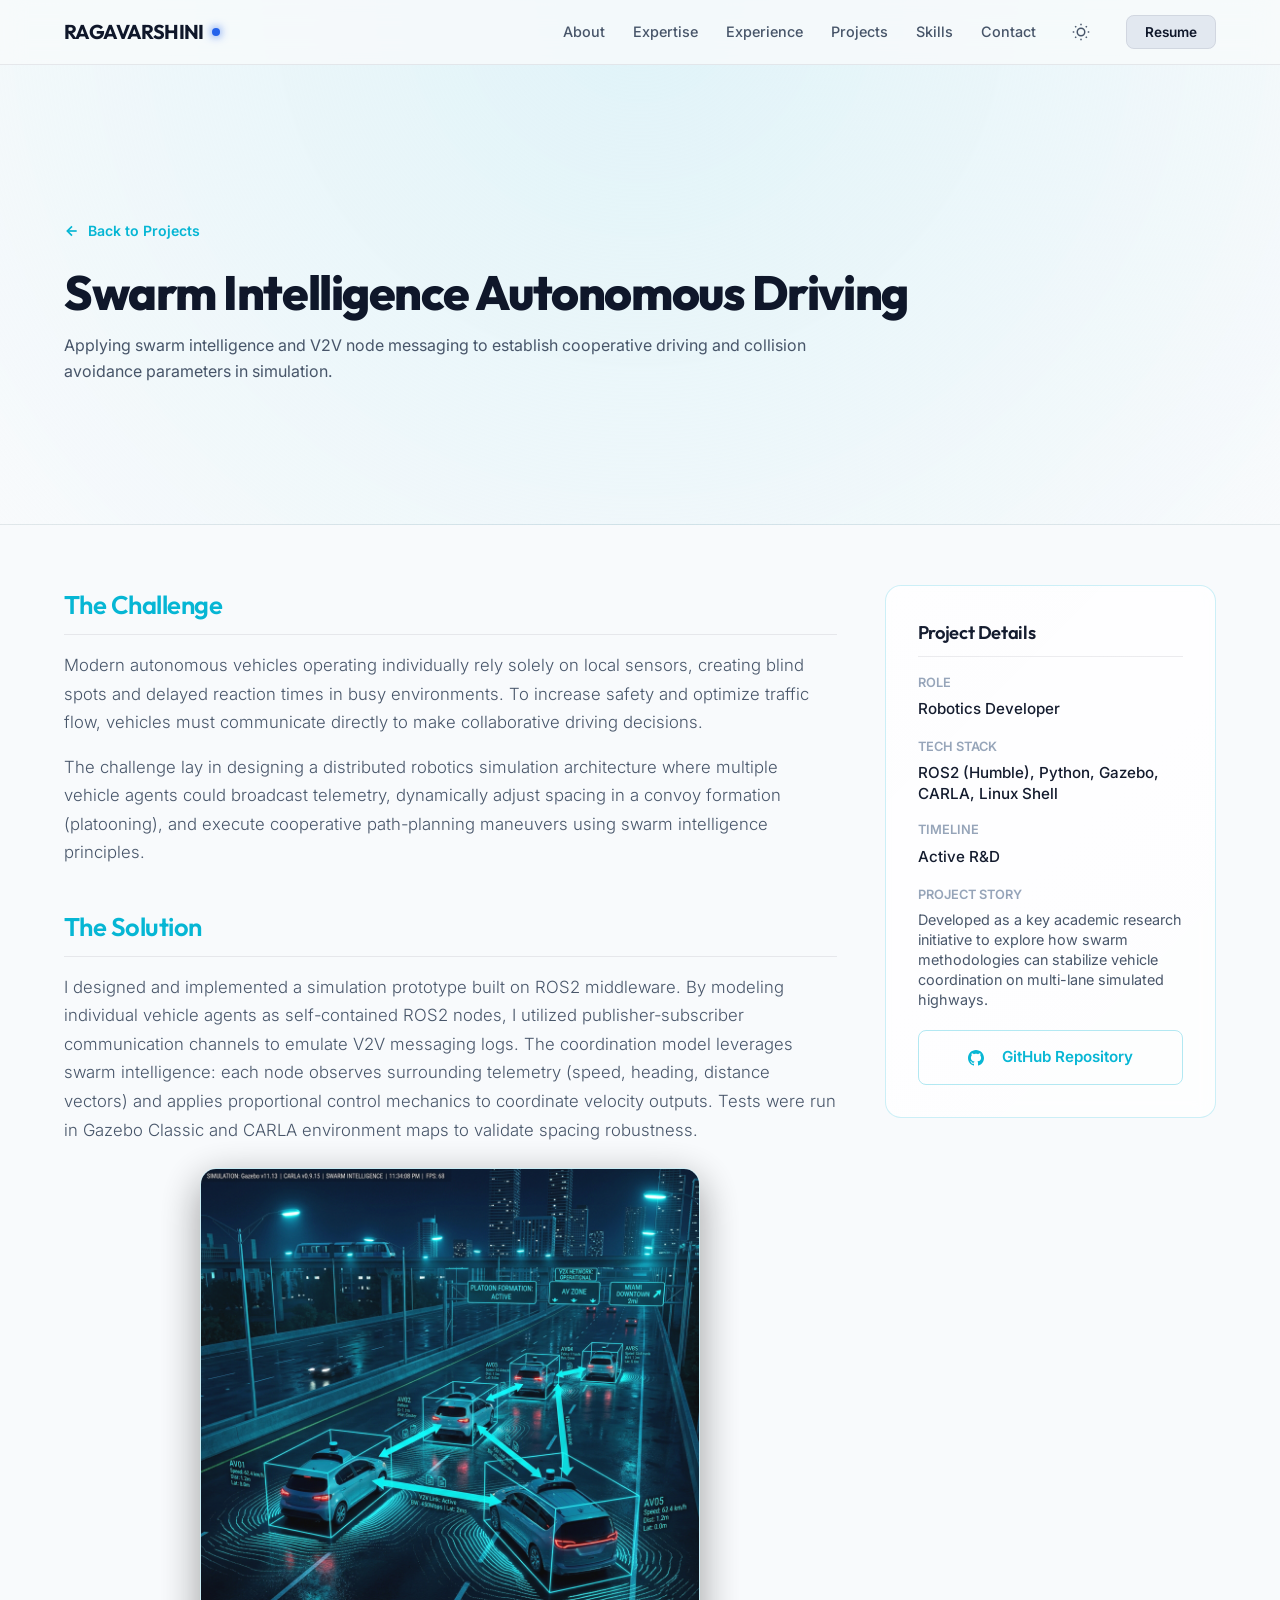
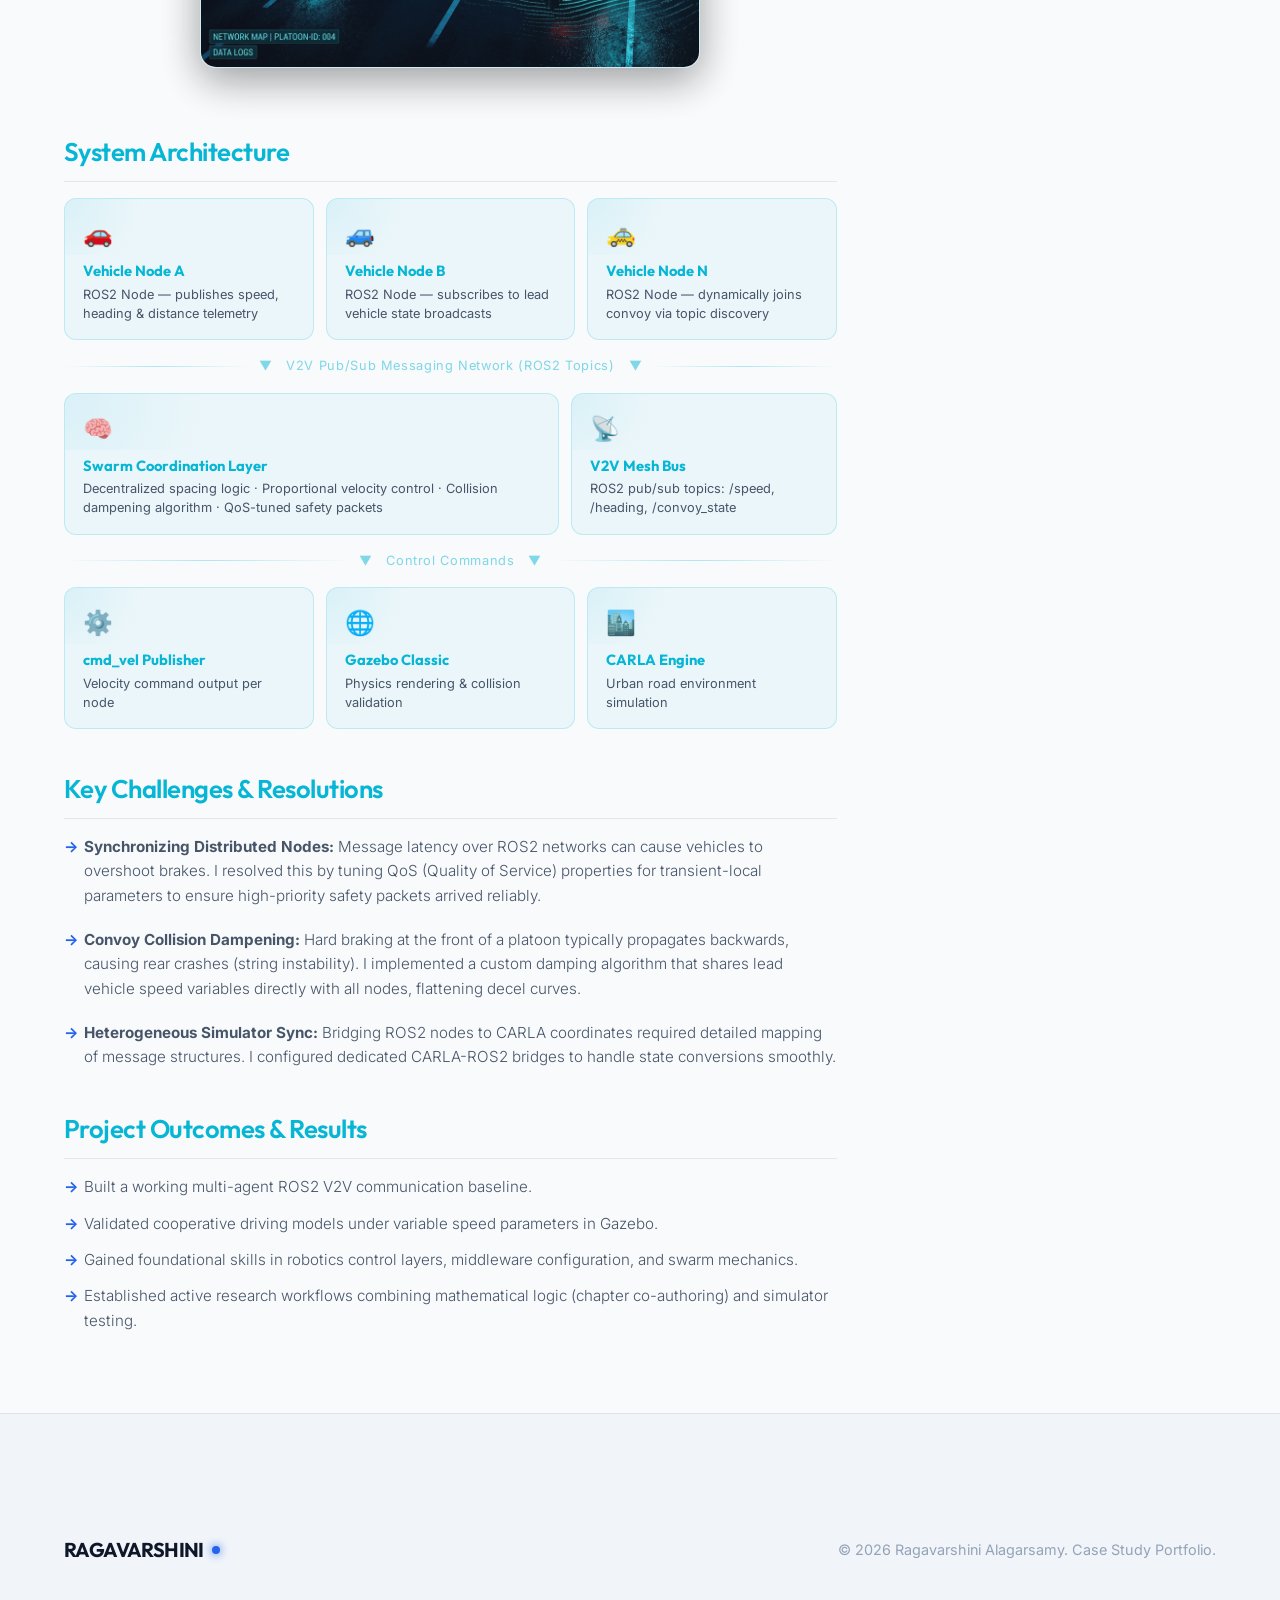
==== commit cc396b95: "Update Resume Google Drive link across portfolio" ====
--- a/projects/autonomous-driving.html
+++ b/projects/autonomous-driving.html
@@ -37,7 +37,7 @@
           </button>
         </li>
         <li>
-          <a href="https://drive.google.com/file/d/1JyU8rjU5d-P4Um3T7mbZVVyqzA4wh5zc/view?usp=drive_link" 
+          <a href="https://drive.google.com/file/d/1OZI2e-Eh1iXW7A1FjrHVU-FzwTMRJ2Nk/view?usp=sharing" 
              target="_blank" rel="noopener noreferrer" class="nav-cta">Resume</a>
         </li>
       </ul>
--- a/style.css
+++ b/style.css
@@ -13,14 +13,14 @@
   --color-navy-dark: #080d16;
   --color-slate-gray: #64748b;
   --color-slate-light: #94a3b8;
-  --color-slate-hover: #cbd5e1;
+  --color-slate-hover: #cbd5e1; 
   --color-accent: #3b82f6; /* Electric Blue */
   --color-accent-hover: #2563eb;
   --color-accent-rgb: 59, 130, 246;
   --color-cyan: #06b6d4; /* Robotics Cyan */
   --color-cyan-rgb: 6, 182, 212;
   --color-text-primary: #f8fafc;
-  --color-text-secondary: #94a3b8;
+  --color-text-secondary: #94a3b8; 
   --color-text-muted: #475569;
   
   /* Layout Grid / Spacing */
@@ -1443,15 +1443,23 @@
 .project-card-links {
   display: flex;
   align-items: center;
-  gap: 16px;
+  justify-content: space-between;
+  flex-wrap: wrap;
+  gap: 10px;
+  margin-top: auto;
+  padding-top: 16px;
+  border-top: 1px solid rgba(255, 255, 255, 0.06);
 }
 
 .project-link {
-  font-size: 0.9rem;
+  font-size: 0.88rem;
   font-weight: 600;
   display: inline-flex;
   align-items: center;
   gap: 6px;
+  text-decoration: none;
+  white-space: nowrap;
+  transition: var(--transition-smooth);
 }
 
 .project-link-primary {
@@ -1459,7 +1467,7 @@
 }
 
 .project-link-primary:hover {
-  color: #fff;
+  color: #93c5fd;
 }
 
 .project-link-secondary {
@@ -1477,6 +1485,31 @@
 .project-link-accent:hover {
   color: #fff;
   text-shadow: 0 0 8px rgba(6, 182, 212, 0.4);
+}
+
+/* Live Demo button style */
+.project-link-demo {
+  display: inline-flex;
+  align-items: center;
+  gap: 5px;
+  padding: 5px 13px;
+  background: rgba(59, 130, 246, 0.12);
+  border: 1px solid rgba(59, 130, 246, 0.45);
+  color: #60a5fa;
+  font-size: 0.85rem;
+  font-weight: 600;
+  border-radius: 20px;
+  text-decoration: none;
+  white-space: nowrap;
+  transition: all 0.25s ease;
+}
+
+.project-link-demo:hover {
+  background: rgba(59, 130, 246, 0.25);
+  border-color: rgba(59, 130, 246, 0.8);
+  color: #93c5fd;
+  box-shadow: 0 0 14px rgba(59, 130, 246, 0.35);
+  transform: translateY(-1px);
 }
 
 /* AI & Robotics Lab Section */
